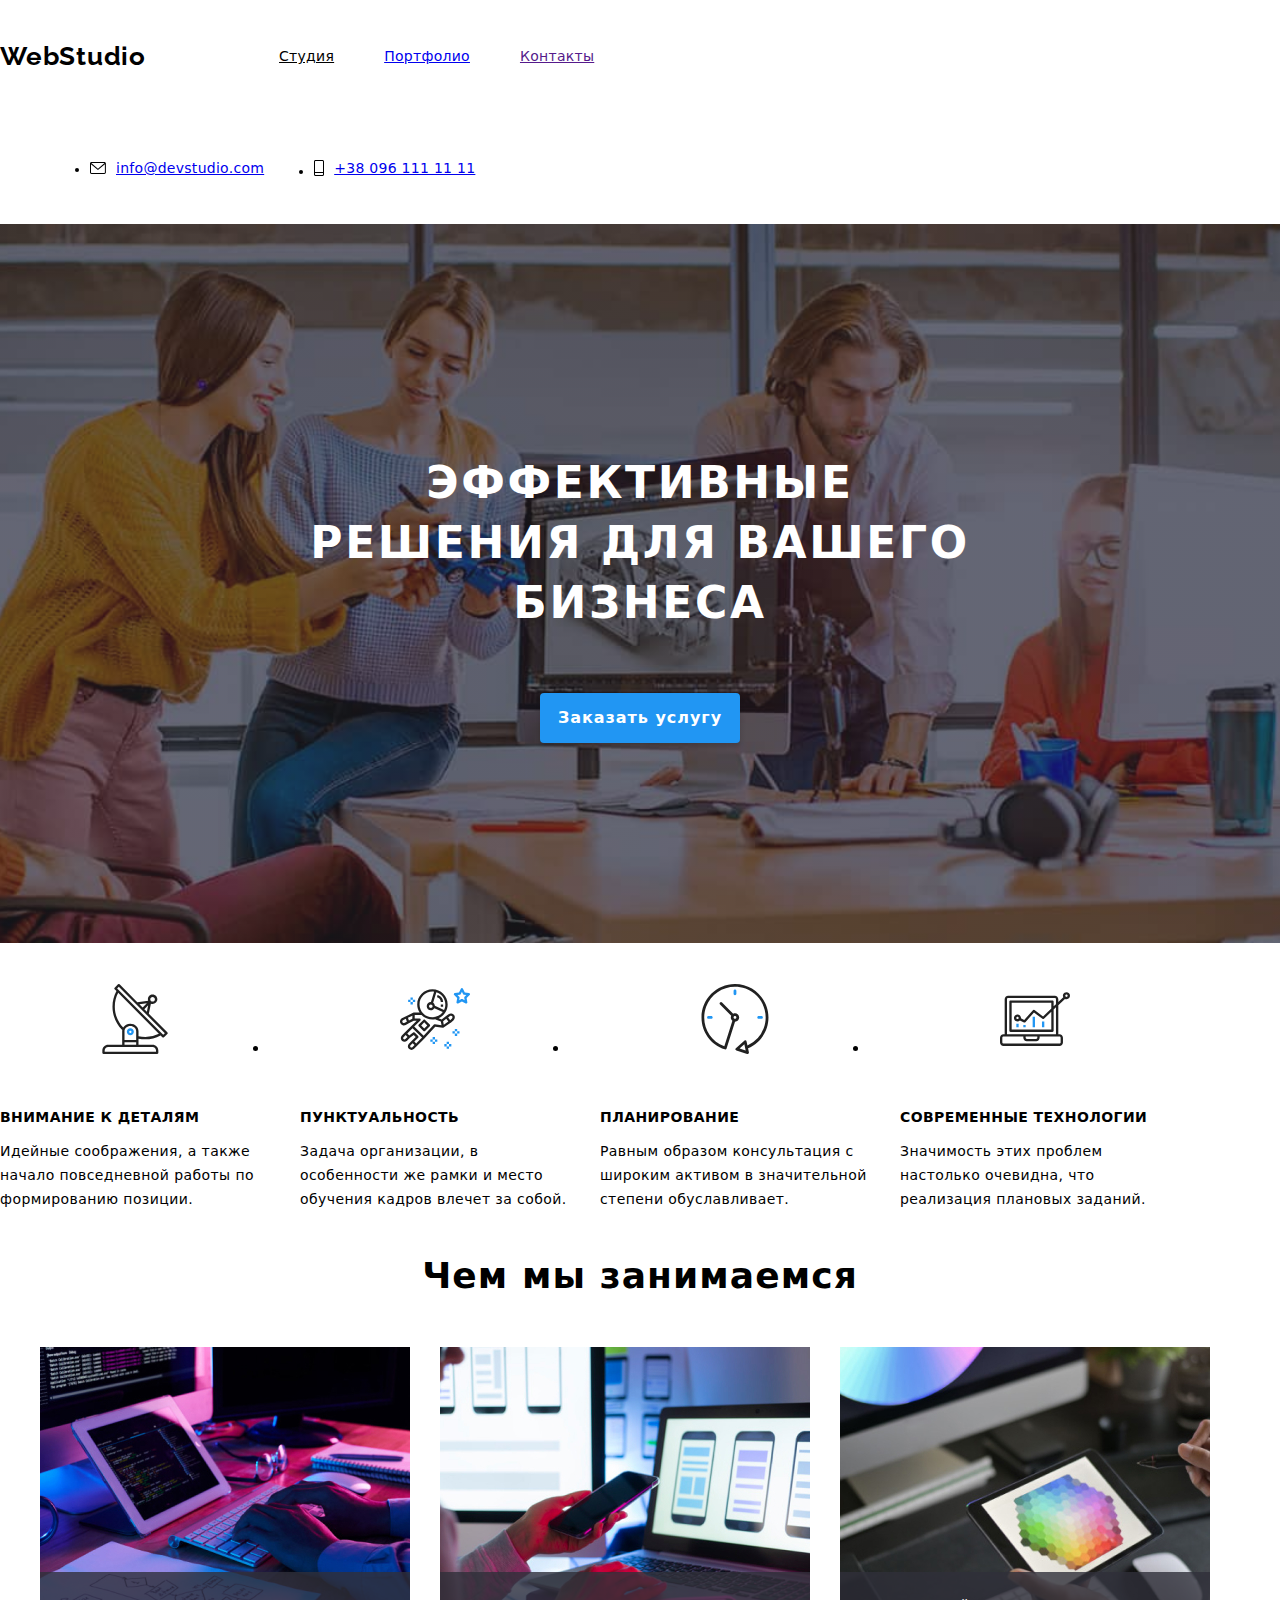
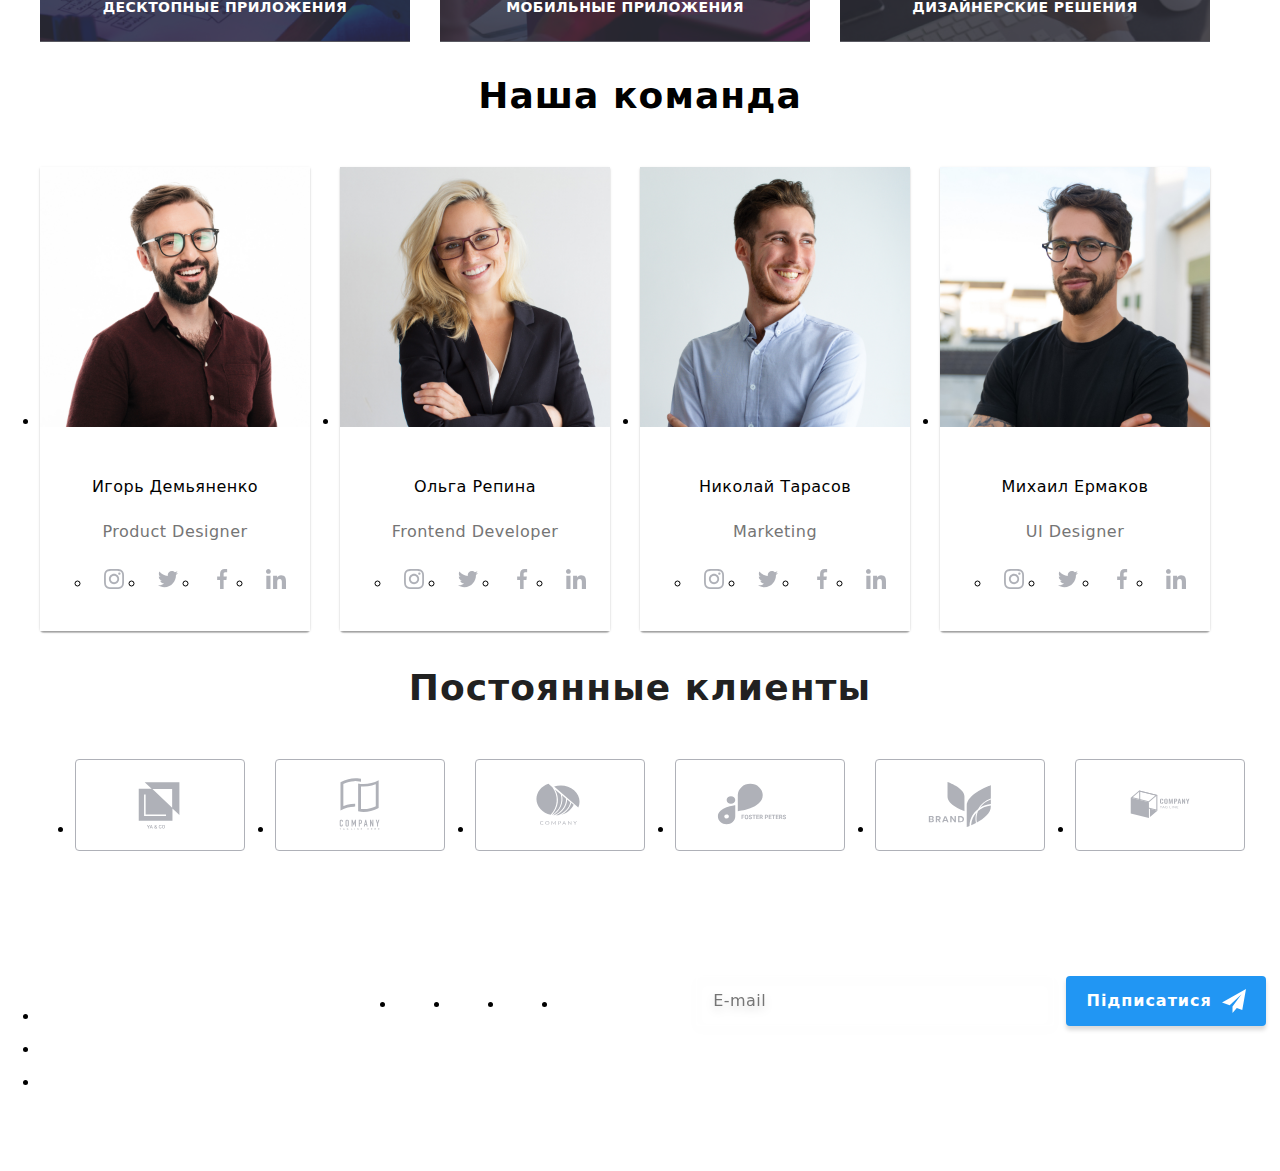
==== index.html @ 8d559bb7 "upload" ====
<!DOCTYPE html>
<html lang="en">

<head>
    <meta charset="UTF-8">
    <meta http-equiv="X-UA-Compatible" content="IE=edge">
    <meta name="viewport" content="width=device-width, initial-scale=1.0">
    <link rel="preconnect" href="https://fonts.googleapis.com">
    <link rel="preconnect" href="https://fonts.gstatic.com" crossorigin>
    <link
        href="https://fonts.googleapis.com/css2?family=Raleway:wght@700&family=Roboto:wght@400;500;700;900&display=swap"
        rel="stylesheet">
    <link rel="stylesheet"
        href="https://cdnjs.cloudflare.com/ajax/libs/modern-normalize/1.1.0/modern-normalize.min.css">
    <link rel="stylesheet" href="./css/main.min.css">
    <link rel="stylesheet" href="./css/styles.css">
    <title>WebStudio</title>


</head>

<body class="no-scroll">
    <header class="header">
        <div class="header__content container">
            <nav class="navbar">
                <a class="navbar__logo " href="./index.html"><span class="navbar__logo-text">Web</span>Studio</a>
                <ul class="navbar__list">
                    <li class="navbar__items list"><a class="navbar__link  navbar__link--currnet link"
                            href="./index.html">Студия</a>
                    </li>
                    <li class="navbar__items list"><a class="navbar__link link" href="./portfolio.html">Портфолио</a>
                    </li>
                    <li class="navbar__items list"><a class="navbar__link link" href="">Контакты</a></li>
                </ul>
            </nav>
            <ul class="feedback">
                <li class="feedback__items list"><a class="navbar__link link" href="mailto:info@devstudio.com">
                        <svg class="feedback__icons" width="16" height="12">
                            <use href="./images/icons.svg#mail">
                            </use>
                        </svg>
                        info@devstudio.com</a>
                </li>
                <li class="feedback__items list"><a class="navbar__link link" href="tel:+380961111111">
                        <svg class="feedback__icons" width="10" height="16">
                            <use href="./images/icons.svg#phone">
                            </use>
                        </svg>+38 096 111 11 11
                    </a>


                </li>
            </ul>
        </div>
    </header>

    <main>
        <section class="hero ">
            <h1 class="hero__title"> ЭФФЕКТИВНЫЕ РЕШЕНИЯ ДЛЯ ВАШЕГО БИЗНЕСА</h1>
            <button class="button" type="button" data-modal-open> <span class="hero__text">Заказать услугу</span>
            </button>
        </section>
        <!-- about us-->
        <section class="benefits section">
            <div class=" container">
                <ul class="benefits__list">
                    <li class="benefits__items list">

                        <div class="benefits__collection">
                            <svg class="benefits__icon">
                                <use href="./images/icons.svg#antenna">
                                </use>
                            </svg>
                        </div>

                        <h3 class="benefits__title">ВНИМАНИЕ К ДЕТАЛЯМ</h3>
                        <p class="benefits__text">Идейные соображения, а также начало повседневной работы по
                            формированию
                            позиции.</p>
                    </li>
                    <li class="benefits__items list">
                        <div class="benefits__collection">
                            <svg class="benefits__icon">
                                <use href="./images/icons.svg#astronaut">
                                </use>
                            </svg>
                        </div>
                        <h3 class="benefits__title">ПУНКТУАЛЬНОСТЬ</h3>
                        <p class="benefits__text">Задача организации, в особенности же рамки и место обучения кадров
                            влечет
                            за
                            собой. </p>
                    </li>
                    <li class="benefits__items list">
                        <div class="benefits__collection">
                            <svg class="benefits__icon">
                                <use href="./images/icons.svg#clock">
                                </use>
                            </svg>
                        </div>
                        <H3 class="benefits__title">ПЛАНИРОВАНИЕ</H3>
                        <p class="benefits__text">Равным образом консультация с широким активом в значительной степени
                            обуславливает. </p>
                    </li>
                    <li class="benefits__items list">
                        <div class="benefits__collection">
                            <svg class="benefits__icon">
                                <use href="./images/icons.svg#diagram">
                                </use>
                            </svg>
                        </div>
                        <h3 class="benefits__title">СОВРЕМЕННЫЕ ТЕХНОЛОГИИ</h3>
                        <p class="benefits__text">Значимость этих проблем настолько очевидна, что реализация плановых
                            заданий.
                        </p>
                    </li>
                </ul>
            </div>
        </section>
        <!--Ability-->
        <section class="ability section">
            <div class="container">
                <h2 class="ability__title">Чем мы занимаемся</h2>
                <ul class="ability__list">
                    <li class="ability__photo list"><img src="images/desktop.jpg" width="370" height="294"
                            alt="рабочий стол">
                        <div class="overlay">
                            <p class="overlay__text">
                                ДЕСКТОПНЫЕ ПРИЛОЖЕНИЯ
                            </p>
                        </div>
                    </li>

                    <li class="ability__photo list"><img src="images/mobile-development.jpg " width="370" height="294"
                            alt="мобильная разработка">

                        <div class="overlay">
                            <p class="overlay__text">
                                МОБИЛЬНЫЕ ПРИЛОЖЕНИЯ
                            </p>
                        </div>
                    </li>
                    <li class="ability__photo list"><img src="images/tablet.jpg " width="370" height="294"
                            alt="планшет">
                        <div class="overlay">
                            <p class="overlay__text">ДИЗАЙНЕРСКИЕ РЕШЕНИЯ</p>
                        </div>
                    </li>
                </ul>
            </div>
        </section>
        <!--Team-->
        <section class="team section ">
            <div class="container">
                <h2 class="team__people">Наша команда</h2>
                <ul class="team__list">
                    <li class="team__items list">
                        <img src="images/igor.jpg " width="270" height="260" alt="Игорь Демьяненко">
                        <div class="team__activity">
                            <h3 class="team__name">Игорь Демьяненко</h3>
                            <p class="team__title">Product Designer</p>
                            <ul class="team__social-list">
                                <li class="team__social-items list">
                                    <a class="team__social-link link" href="https://instagram.com" target="_blank"
                                        rel="noopener noreferrer" aria-label="instagram">
                                        <svg class="team__social-svg">
                                            <use href="./images/icons.svg#instagram">
                                            </use>
                                        </svg>
                                    </a>
                                </li>
                                <li class="team__social-items list">
                                    <a class="team__social-link link" href="https://twitter.com/" target="_blank"
                                        rel="noopener noreferrer" aria-label="twitter">
                                        <svg class="team__social-svg">
                                            <use href="./images/icons.svg#twitter">
                                            </use>
                                        </svg>
                                    </a>
                                </li>
                                <li class=" team__social-items list">
                                    <a class="team__social-link link" href="https://facebook.com/" target="_blank"
                                        rel="noopener noreferrer" aria-label="facebook">
                                        <svg class="team__social-svg">
                                            <use href="./images/icons.svg#facebook">
                                            </use>
                                        </svg>
                                    </a>
                                </li>
                                <li class="team__social-items list">
                                    <a class="team__social-link link" href="https://linkedin.com/" target="_blank"
                                        rel="noopener noreferrer" aria-label="linkedin">
                                        <svg class="team__social-svg">
                                            <use href="./images/icons.svg#linkedin">
                                            </use>
                                        </svg>
                                    </a>
                                </li>

                            </ul>
                        </div>
                    </li>
                    <li class="team__items list">
                        <img src="images/olga.jpg" width="270" height="260" alt="Ольга Репина">
                        <div class="team__activity">
                            <h3 class="team__name">Ольга Репина</h3>
                            <p class="team__title">Frontend Developer</p>
                            <ul class="team__social-list">
                                <li class="team__social-items list">
                                    <a class="team__social-link link" href="https://instagram.com" target="_blank"
                                        rel="noopener noreferrer" aria-label="instagram">
                                        <svg class="team__social-svg">
                                            <use href="./images/icons.svg#instagram">
                                            </use>
                                        </svg>
                                    </a>
                                </li>
                                <li class="team__social-items list">
                                    <a class="team__social-link link" href="https://twitter.com/" target="_blank"
                                        rel="noopener noreferrer" aria-label="twitter">
                                        <svg class="team__social-svg">
                                            <use href="./images/icons.svg#twitter">
                                            </use>
                                        </svg>
                                    </a>
                                </li>
                                <li class=" team__social-items list">
                                    <a class="team__social-link link" href="https://facebook.com/" target="_blank"
                                        rel="noopener noreferrer" aria-label="facebook">
                                        <svg class="team__social-svg">
                                            <use href="./images/icons.svg#facebook">
                                            </use>
                                        </svg>
                                    </a>
                                </li>
                                <li class="team__social-items list">
                                    <a class="team__social-link link" href="https://linkedin.com/" target="_blank"
                                        rel="noopener noreferrer" aria-label="linkedin">
                                        <svg class="team__social-svg">
                                            <use href="./images/icons.svg#linkedin">
                                            </use>
                                        </svg>
                                    </a>
                                </li>

                            </ul>
                        </div>
                    </li>
                    <li class="team__items list">
                        <img src="images/nikolay.jpg" width="270" height="260" alt="Николай Тарасов">
                        <div class="team__activity">
                            <h3 class="team__name">Николай Тарасов</h3>
                            <p class="team__title">Marketing</p>
                            <ul class="team__social-list">
                                <li class="team__social-items list">
                                    <a class="team__social-link link" href="https://instagram.com" target="_blank"
                                        rel="noopener noreferrer" aria-label="instagram">
                                        <svg class="team__social-svg">
                                            <use href="./images/icons.svg#instagram">
                                            </use>
                                        </svg>
                                    </a>
                                </li>
                                <li class="team__social-items list">
                                    <a class="team__social-link link" href="https://twitter.com/" target="_blank"
                                        rel="noopener noreferrer" aria-label="twitter">
                                        <svg class="team__social-svg">
                                            <use href="./images/icons.svg#twitter">
                                            </use>
                                        </svg>
                                    </a>
                                </li>
                                <li class=" team__social-items list">
                                    <a class="team__social-link link" href="https://facebook.com/" target="_blank"
                                        rel="noopener noreferrer" aria-label="facebook">
                                        <svg class="team__social-svg">
                                            <use href="./images/icons.svg#facebook">
                                            </use>
                                        </svg>
                                    </a>
                                </li>
                                <li class="team__social-items list">
                                    <a class="team__social-link link" href="https://linkedin.com/" target="_blank"
                                        rel="noopener noreferrer" aria-label="linkedin">
                                        <svg class="team__social-svg">
                                            <use href="./images/icons.svg#linkedin">
                                            </use>
                                        </svg>
                                    </a>
                                </li>

                            </ul>
                        </div>
                    </li>
                    <li class="team__items list">
                        <img src="images/misha.jpg" width="270" height="260" alt="Михаил Ермаков">
                        <div class="team__activity">
                            <h3 class="team__name">Михаил Ермаков</h3>
                            <p class="team__title">UI Designer</p>
                            <ul class="team__social-list">
                                <li class="team__social-items list">
                                    <a class="team__social-link link" href="https://instagram.com" target="_blank"
                                        rel="noopener noreferrer" aria-label="instagram">
                                        <svg class="team__social-svg">
                                            <use href="./images/icons.svg#instagram">
                                            </use>
                                        </svg>
                                    </a>
                                </li>
                                <li class="team__social-items list">
                                    <a class="team__social-link link" href="https://twitter.com/" target="_blank"
                                        rel="noopener noreferrer" aria-label="twitter">
                                        <svg class="team__social-svg">
                                            <use href="./images/icons.svg#twitter">
                                            </use>
                                        </svg>
                                    </a>
                                </li>
                                <li class=" team__social-items list">
                                    <a class="team__social-link link" href="https://facebook.com/" target="_blank"
                                        rel="noopener noreferrer" aria-label="facebook">
                                        <svg class="team__social-svg">
                                            <use href="./images/icons.svg#facebook">
                                            </use>
                                        </svg>
                                    </a>
                                </li>
                                <li class="team__social-items list">
                                    <a class="team__social-link link" href="https://linkedin.com/" target="_blank"
                                        rel="noopener noreferrer" aria-label="linkedin">
                                        <svg class="team__social-svg">
                                            <use href="./images/icons.svg#linkedin">
                                            </use>
                                        </svg>
                                    </a>
                                </li>

                            </ul>
                        </div>
                    </li>
                </ul>
            </div>
        </section>
        <!-- Clients -->
        <section class="clients section">
            <div class="container">
                <h3 class="clients__title">Постоянные клиенты</h3>
                <ul class="clients__list">
                    <li class="clients__items list">
                        <a class="clients__logo link" href="./index.html" target="_blank" rel="noopener noreferrer"
                            aria-label="company name">
                            <svg class="clients__icon">
                                <use href="./images/icons.svg#logo-1">
                                </use>
                            </svg>
                        </a>

                    </li>
                    <li class="clients__items list">
                        <a class="clients__logo link" href="./index.html" target="_blank" rel="noopener noreferrer"
                            aria-label="company name">
                            <svg class="clients__icon">
                                <use href="./images/icons.svg#logo-2">
                                </use>
                            </svg>
                        </a>

                    </li>
                    <li class="clients__items list">
                        <a class="clients__logo link" href="./index.html" target="_blank" rel="noopener noreferrer"
                            aria-label="company name">
                            <svg class="clients__icon">
                                <use href="./images/icons.svg#logo-3">
                                </use>
                            </svg>
                        </a>

                    </li>
                    <li class="clients__items list">
                        <a class="clients__logo link" href="./index.html" target="_blank" rel="noopener noreferrer"
                            aria-label="company name">
                            <svg class="clients__icon">
                                <use href="./images/icons.svg#logo-4">
                                </use>
                            </svg>
                        </a>

                    </li>
                    <li class="clients__items list">
                        <a class="clients__logo link" href="./index.html" target="_blank" rel="noopener noreferrer"
                            aria-label="company name">
                            <svg class="clients__icon">
                                <use href="./images/icons.svg#logo-5">
                                </use>
                            </svg>
                        </a>

                    </li>
                    <li class="clients__items list">
                        <a class="clients__logo link" href="./index.html" target="_blank" rel="noopener noreferrer"
                            aria-label="company name">
                            <svg class="clients__icon">
                                <use href="./images/icons.svg#logo-6">
                                </use>
                            </svg>
                        </a>


                    </li>
                </ul>
            </div>
        </section>
    </main>
    <footer class="footer">
        <div class="footer__info container">
            <div>
                <a class="footer__logo link" href="./index.html" target="_blank" rel="noopener noreferrer">
                    <span class="footer__logo-text">Web</span>Studio</a>
                <address>
                    <ul class="footer__nav">
                        <li class="footer__list list"><a class="footer__adress link "
                                href="https://goo.gl/maps/Vx1k762oTrEUdPKi6" rel="noopener noreferrer ">
                                г. Киев, пр-т Леси
                                Украинки, 26</a></li>
                        <li class="footer__list list"><a class="footer__feedback link "
                                href="mailto:info@example.com">info@example.com</a></li>
                        <li class="footer__list list"><a class="footer__feedback link " href="tel:+380991111111">+38
                                099 111
                                11
                                11</a></li>
                    </ul>
                </address>
            </div>
            <div class="footer__social">
                <h2 class="footer__social-title">ПРИСОЕДЕНЯЙТЕСЬ</h2>

                <ul class="footer__social-list">
                    <li class="footer__social_items list">
                        <a class="footer__social-link link" href="https://instagram.com" target="_blank"
                            rel="noopener noreferrer" aria-label="instagram">
                            <svg class="footer__icon">
                                <use href="./images/icons.svg#instagram">
                                </use>
                            </svg>
                        </a>
                    </li>
                    <li class="footer__social_items list">
                        <a class="footer__social-link link" href="https://twitter.com/" target="_blank"
                            rel="noopener noreferrer" aria-label="twitter">
                            <svg class="footer__icon">
                                <use href="./images/icons.svg#twitter">
                                </use>
                            </svg>
                        </a>
                    </li>
                    <li class=" footer__social_items list">
                        <a class="footer__social-link link" href="https://facebook.com/" target="_blank"
                            rel="noopener noreferrer" aria-label="facebook">
                            <svg class="footer__icon">
                                <use href="./images/icons.svg#facebook">
                                </use>
                            </svg>
                        </a>
                    </li>
                    <li class="footer__social_items list">
                        <a class="footer__social-link link" href="https://linkedin.com/" target="_blank"
                            rel="noopener noreferrer" aria-label="linkedin">
                            <svg class="footer__icon">
                                <use href="./images/icons.svg#linkedin">
                                </use>
                            </svg>
                        </a>
                </ul>
            </div>
            <div class="subscribe">
                <h2 class="subscribe-title">Підпишіться на розсилку
                    <h2 />
                    <form class="subscribe__form">
                        <label class="subscribe__label">
                            <input class="subscribe__input" type="email" placeholder="E-mail">
                        </label>
                        <button class="subscribe__button" type="submit">Підписатися
                            <svg class="subscribe__icon">
                                <use href="./images/icons.svg#send"></use>
                            </svg>
                        </button>
                    </form>
            </div>

        </div>

    </footer>
    <div class="backdrop is-hidden" data-modal>
        <div class="modal">
            <button class="modal__btn" type="button" data-modal-close>
                <svg class="modal__close">
                    <use href="./images/icons.svg#close"></use>
                </svg>
            </button>



            <form class="form">
                <div class="form__group" role="group">
                    <strong class="form__title">Залиште свої дані, ми вам передзвонимо</strong>
                    <label class="form__label">
                        <span class="form__name">Ім'я</span>
                        <input class="form__input" type="text" name="user-name" />
                        <svg class="form__icon">
                            <use href="./images/icons.svg#name">
                            </use>
                        </svg>
                    </label>
                    <label class="form__label">
                        <span class="form__name">Телефон</span>
                        <input class="form__input" type="tel" name="user-phone" />
                        <svg class="form__icon">
                            <use href="./images/icons.svg#call">
                            </use>
                        </svg>
                    </label>
                    <label class="form__label">
                        <span class="form__name">Пошта</span>
                        <input class="form__input" type="email" name="user-email" />
                        <svg class="form__icon">
                            <use href="./images/icons.svg#email">
                            </use>
                        </svg>
                    </label>
                    <label class="form__label">
                        <span class="form__name">Коментар</span>
                        <textarea class="form__area" name="user-name" placeholder="Введіть текст"></textarea>
                    </label>
                </div>
                <label class="form__agreement">

                    <input class="form__checkbox visually-hidden" type="checkbox" name="user-name" />
                    <svg class="form__agreement-icon">
                        <use class="form__nocheck" href="./images/icons.svg#nocheck">
                        </use>
                        <use class="form__check" href="./images/icons.svg#check">
                        </use>
                    </svg>
                    <span class="form__info">Погоджуюся з розсилкою та приймаю <a href="" class="form__link ">
                            Умови договору</a> </span>
                </label>
                <button class="form__button-submit" type="submit">Відправити</button>
            </form>

        </div>

    </div>




    <script src=" ./js/modal.js">
    </script>
</body>

</html>
---- css/styles.css ----
/**************************
            Header
    **************************/

/* logo */

.navbar__logo {
  transition: color 250ms var(--cubic);
  text-decoration: none;
  font-family: 'Raleway';
  font-weight: 700;
  font-size: 26px;
  line-height: calc(31 / 26);
  letter-spacing: 0.03em;
  color: #000000;
  -webkit-transition: color 250ms var(--cubic);
  -moz-transition: color 250ms var(--cubic);
  -ms-transition: color 250ms var(--cubic);
  -o-transition: color 250ms var(--cubic);
}
.navbar__logo:focus {
  color: var(--accent-color);
}
.navbar__logo-text {
  color: var(--accent-color);
}

/* Navbar */
.navbar {
  display: flex;
  align-items: center;
}

.navbar__list {
  margin-left: 93px;
  display: flex;
}

.navbar__items {
  margin-right: 50px;
  display: block;
  font-weight: 500;
  font-size: 14px;
  line-height: calc(16 / 14);
  letter-spacing: 0.02em;
  color: var(--main-text-color);
}
.navbar__items:last-child {
  margin-right: 0px;
}
.navbar__items:hover,
.navbar__items:focus {
  color: var(--accent-color);
}
.navbar__link {
  display: flex;
  transition: color 250ms var(--cubic);
  align-items: center;
  justify-content: center;
  padding-top: 32px;
  padding-bottom: 32px;
  -webkit-transition: color 250ms var(--cubic);
  -moz-transition: color 250ms var(--cubic);
  -ms-transition: color 250ms var(--cubic);
  -o-transition: color 250ms var(--cubic);
}
.navbar__link:focus,
.navbar__link:hover {
  color: var(--accent-color);
}
.navbar__link--currnet {
  position: relative;
  color: var(--accent-color);
}

.navbar__link--currnet::before {
  position: absolute;
  display: block;

  bottom: -1px;
  right: 0;
  content: '';
  width: 100%;
  height: 4px;
  border-radius: 2px;
  background-color: var(--accent-color);
}
/* Feedback */

.feedback {
  display: flex;
}
.feedback__items {
  margin-left: 50px;
  margin-right: 25px;
  font-weight: 500;
  font-size: 14px;
  line-height: calc(16 / 14);
  letter-spacing: 0.02em;
  margin-right: 0px;
  color: var(--second-text-color);
}
.feedback__items :first-child {
  margin-left: 0px;
}
.feedback__items :hover,
.feedback__items :focus {
  color: var(--accent-color);
}
.feedback__icons {
  transition: fill 250ms var(--cubic);
  margin-right: 10px;
  display: block;
}
.navbar__link:hover .feedback__icons,
.navbar__link:focus .feedback__icons {
  fill: var(--accent-color);
}

/**************************
           Main
    **************************/

/* Hero section */
.hero {
  background-color: var(--bg-dark-clr);
  background-image: linear-gradient(to right, rgba(47, 48, 58, 0.4), rgba(47, 48, 58, 0.4)),
    url(../images/hero-background.jpg);
  margin: 0 auto;
  max-width: 1600px;
  background-size: cover;
  background-position: center;
  background-repeat: no-repeat;
  text-align: center;
  padding-top: 200px;
  padding-bottom: 200px;
}

.hero__title {
  margin-left: auto;
  margin-right: auto;
  font-weight: 900;
  font-size: 44px;
  line-height: calc(60 / 44);
  text-align: center;
  letter-spacing: 0.06em;
  text-transform: uppercase;
  color: #ffffff;
  width: 696px;
}

.button {
  margin-top: 30px;
  background-color: #2196f3;
  box-shadow: 0px 4px 4px rgba(0, 0, 0, 0.15);
  border-radius: 4px;
  cursor: pointer;
  text-align: center;
  width: 200px;
  min-height: 50px;
  border: transparent;
  transition: color, 250ms var(--cubic);
  -webkit-transition: color, 250ms var(--cubic);
}
.button:hover,
.button:focus {
  background-color: #188ce8;
  box-shadow: 0px 4px 4px rgba(0, 0, 0, 0.15);
  border-radius: 4px;
}
.hero__text {
  font-style: normal;
  font-weight: 700;
  font-size: 16px;
  line-height: calc(30 / 16);
  align-items: center;
  text-align: center;
  letter-spacing: 0.06em;
  color: #ffffff;
}

/* About us */

.benefits__list {
  display: flex;
}

.benefits__list:first-child {
  padding-left: 0px;
}

.benefits__items {
  padding-left: 30px;
}

.benefits__items:first-child {
  padding-left: 0px;
}

.benefits__title {
  margin-bottom: 10px;
  font-weight: 700;
  font-size: 14px;
  line-height: calc(16 / 14);
  letter-spacing: 0.03em;
  text-transform: uppercase;
  text-align: left;
  color: var(--main-text-color);
}

.benefits__text {
  text-align: left;
  width: 270px;
  font-size: 14px;
  line-height: calc(24 / 14);
  letter-spacing: 0.03em;
  color: var(--second-text-color);
}

.benefits__collection {
  display: flex;
  justify-content: center;
  align-items: center;
  margin-bottom: 30px;
  width: 270px;
  height: 120px;
  background-color: var(--bg-light-clr);
  border-radius: 4px;
  -webkit-border-radius: 4px;
  -moz-border-radius: 4px;
  -ms-border-radius: 4px;
  -o-border-radius: 4px;
}

.benefits__icon {
  width: 70px;
  height: 70px;
}
/* What are we doing */

.ability {
  padding-top: 0px;
}

.ability__title {
  font-weight: 700;
  font-size: 36px;
  line-height: calc(42 / 36);
  text-align: center;
  letter-spacing: 0.03em;
  color: var(--main-text-color);
}

.ability__list {
  display: flex;

  margin-top: 50px;
}

.ability__photo {
  position: relative;
  margin-right: 30px;
  display: block;
}

.ability__photo:last-child {
  margin-right: 0px;
}

.overlay {
  display: flex;
  justify-content: center;
  align-items: center;
  position: absolute;
  bottom: 3px;
  left: 0;

  width: 370px;
  height: 70px;
  background-color: rgba(47, 48, 58, 0.8);
}

.overlay__text {
  font-weight: 700;
  font-size: 14px;
  line-height: calc(16 / 14);
  text-align: center;
  letter-spacing: 0.03em;
  text-transform: uppercase;
  color: #ffffff;
}
/* Team */
.team {
  background-color: var(--bg-light-clr);
}

.team__people {
  margin-bottom: 50px;
  font-weight: 700;
  font-size: 36px;
  line-height: calc(42 / 36);
  text-align: center;
  letter-spacing: 0.03em;
}

.team__list {
  display: flex;
}

.team__items {
  margin-left: 30px;
  font-size: 16px;
  line-height: calc(19 / 16);
  letter-spacing: 0.03em;
  color: var(--second-text-color);
  box-shadow: 0px 1px 3px rgba(0, 0, 0, 0.12), 0px 1px 1px rgba(0, 0, 0, 0.14),
    0px 2px 1px rgba(0, 0, 0, 0.2);
  border-radius: 0px 0px 4px 4px;
}

.team__items:first-child {
  margin-left: 0px;
}

.team__activity {
  background-color: #ffffff;
  padding-bottom: 30px;
  padding-top: 30px;
  text-align: center;
}

.team__name {
  padding-bottom: 10px;
  font-weight: 500;
  font-size: 16px;
  line-height: calc(19 / 16);
  letter-spacing: 0.03em;
  color: var(--main-text-color);
}

.team__title {
  font-weight: 400;
  font-size: 16px;
  line-height: calc(19 / 16);
  letter-spacing: 0.03em;

  color: #757575;
}

.team__social-list {
  gap: 10px;
  margin-top: 16px;
  display: flex;
  justify-content: center;
  align-items: center;
}

.team__social-link {
  display: flex;
  align-items: center;
  justify-content: center;
  width: 44px;
  height: 44px;
  background-color: #ffffff;
  border-radius: 50%;
  transition: background-color 250ms var(--cubic);
}

.team__social-link:hover,
.team__social-link:focus {
  background-color: var(--accent-color);
}

.team__social-link:hover .team__social-svg,
.team__social-link:focus .team__social-svg {
  fill: #ffffff;
}

.team__social-svg {
  width: 20px;
  height: 20px;
  fill: #afb1b8;
}

/* Clients */
.clients__title {
  font-size: 36px;
  line-height: 42px;
  text-align: center;
  letter-spacing: 0.03em;
  margin-bottom: 50px;

  color: #212121;
}

.clients__list {
  display: flex;
  align-items: center;
  justify-content: center;
  gap: 30px;
}

.clients__logo {
  width: 170px;
  height: 92px;
  border: 1px solid #afb1b8;
  border-radius: 4px;
  display: flex;
  justify-content: center;
  align-items: center;
  transition: border-color 250ms var(--cubic);
  -webkit-transition: border-color 250ms var(--cubic);
  -moz-transition: border-color 250ms var(--cubic);
  -ms-transition: border-color 250ms var(--cubic);
  -o-transition: border-color 250ms var(--cubic);
}
.clients__logo:hover,
.clients__logo:focus {
  border-color: var(--accent-color);
}

.clients__logo:hover .clients__icon,
.clients__logo:focus .clients__icon {
  fill: var(--accent-color);
}

.clients__icon {
  width: 106px;
  height: 60px;
  fill: #afb1b8;
  transition: fill 250ms var(--cubic);
  -webkit-transition: fill 250ms var(--cubic);
  -moz-transition: fill 250ms var(--cubic);
  -ms-transition: fill 250ms var(--cubic);
  -o-transition: fill 250ms var(--cubic);
}

/**************************
          footer
    **************************/

.footer {
  background-color: var(--bg-dark-clr);
  padding-top: 60px;
  padding-bottom: 60px;
}

.footer__info {
  display: flex;

  align-items: baseline;
}

.footer__logo {
  display: inline-block;
  font-family: 'Raleway';
  font-weight: 700;
  font-size: 26px;
  line-height: calc(31 / 26);
  letter-spacing: 0.03em;
  color: #ffffff;
  transition: color 250ms var(--cubic);
}

.footer__logo:focus {
  color: var(--accent-color);
}

.footer__logo-text {
  color: var(--accent-color);
}

.footer__nav {
  padding-top: 20px;
}
.footer__list {
  padding-top: 9px;
}

.footer__adress {
  transition: color 250ms var(--cubic);
  font-style: normal;
  font-size: 14px;
  line-height: calc(24 / 14);
  letter-spacing: 0.03em;
  color: #ffffff;
  -webkit-transition: color 250ms var(--cubic);
  -moz-transition: color 250ms var(--cubic);
  -ms-transition: color 250ms var(--cubic);
  -o-transition: color 250ms var(--cubic);
}
.footer__adress:hover,
.footer__adress:focus {
  color: var(--accent-color);
}

.footer__feedback {
  font-style: normal;
  transition: color 250ms var(--cubic);
  font-size: 14px;
  line-height: calc(24 / 14);
  letter-spacing: 0.03em;
  color: rgba(255, 255, 255, 0.6);
  -webkit-transition: color 250ms var(--cubic);
  -moz-transition: color 250ms var(--cubic);
  -ms-transition: color 250ms var(--cubic);
  -o-transition: color 250ms var(--cubic);
}
.footer__feedback:hover,
.footer__feedback:focus {
  color: var(--accent-color);
}

.footer__social {
  margin-left: 70px;
  margin-right: 93px;
}

.footer__social-title {
  color: #ffffff;
  margin-bottom: 20px;
  font-size: 14px;
  line-height: calc(19 / 14);
  letter-spacing: 0.03em;
  text-transform: uppercase;
  text-align: left;
}
.footer__social-list {
  display: flex;
  justify-content: center;
  align-items: center;
  gap: 10px;
}
.footer__icon {
  display: block;
  width: 20px;
  height: 20px;
  fill: #ffffff;
}

.footer__social-link {
  display: flex;
  justify-content: center;
  align-items: center;
  width: 44px;
  height: 44px;
  border-radius: 50%;
  background-color: rgba(255, 255, 255, 0.1);
  transition: background-color 250ms var(--cubic);
}

.footer__social-link:hover,
.footer__social-link:focus {
  background-color: var(--accent-color);
}
/* Subscribe */
.subscribe-title {
  margin-bottom: 20px;
  font-weight: 700;
  font-size: 14px;
  line-height: calc(16 / 14);
  letter-spacing: 0.03em;
  text-transform: uppercase;
  color: #ffffff;
}

.subscribe__form {
  display: flex;

  justify-content: center;
}

.subscribe__input {
  background-color: var(--bg-dark-clr);
  padding-left: 16px;
  padding-right: 16px;
  width: 358px;
  height: 50px;

  border: 1px solid rgba(255, 255, 255, 0.3);
  filter: drop-shadow(0px 4px 4px rgba(0, 0, 0, 0.15));
  border-radius: 4px;
  -webkit-filter: drop-shadow(0px 4px 4px rgba(0, 0, 0, 0.15));
  font-weight: 400;
  font-size: 16px;
  line-height: calc(20 / 16);
  letter-spacing: 0.03em;

  color: rgba(255, 255, 255, 0.6);
}

.subscribe__button {
  display: flex;
  justify-content: center;
  align-items: center;
  gap: 10px;

  margin-left: 12px;
  width: 200px;
  height: 50px;
  background: #2196f3;
  box-shadow: 0px 4px 4px rgba(0, 0, 0, 0.15);
  border-radius: 4px;
  border-color: transparent;
  cursor: pointer;
  font-weight: 700;
  font-size: 16px;
  line-height: calc(30 / 16);
  letter-spacing: 0.06em;
  color: #ffffff;
}

.subscribe__icon {
  top: 0;
  right: 0;
  width: 24px;
  height: 24px;
}
/* MODAL WINDOW */

.backdrop {
  position: fixed;
  top: 0;
  left: 0;
  width: 100%;
  height: 100%;
  background-color: rgba(0, 0, 0, 0.2);
  transition: opacity 250ms var(--cubic), visibility 250ms var(--cubic);
  -webkit-transition: opacity 250ms var(--cubic), visibility 250ms var(--cubic);
  -moz-transition: opacity 250ms var(--cubic), visibility 250ms var(--cubic);
  -ms-transition: opacity 250ms var(--cubic), visibility 250ms var(--cubic);
  -o-transition: opacity 250ms var(--cubic), visibility 250ms var(--cubic);
}

.backdrop.is-hidden {
  opacity: 0;
  visibility: hidden;
  pointer-events: none;
}

.backdrop.is-hidden .modal {
  transform: translate(-50%, -50%) scale(0.3);
  opacity: 0;
}

.modal {
  position: absolute;
  transform: translate(-50%, -50%) scale(1);
  transition: transform 250ms var(--cubic) 250ms, opacity 250ms var(--cubic) 250ms;
  opacity: 1;
  top: 50%;
  left: 50%;
  width: 528px;
  padding: 40px 40px;
  background-color: #ffffff;
  box-shadow: 0px 1px 3px rgba(0, 0, 0, 0.12), 0px 1px 1px rgba(0, 0, 0, 0.14),
    0px 2px 1px rgba(0, 0, 0, 0.2);
  border-radius: 4px;
  -webkit-transition: transform 250ms var(--cubic) 250ms, opacity 250ms var(--cubic) 250ms;
  -moz-transition: transform 250ms var(--cubic) 250ms, opacity 250ms var(--cubic) 250ms;
  -ms-transition: transform 250ms var(--cubic) 250ms, opacity 250ms var(--cubic) 250ms;
  -o-transition: transform 250ms var(--cubic) 250ms, opacity 250ms var(--cubic) 250ms;
}

.modal__btn {
  position: absolute;

  display: flex;
  align-items: center;
  justify-content: center;

  background-color: #ffffff;
  border: 1px solid rgba(0, 0, 0, 0.1);
  border-radius: 50%;
  padding: 0;
  top: 8px;
  right: 8px;
  width: 30px;
  height: 30px;
  cursor: pointer;
}
.modal__btn:hover .modal__close,
.modal__btn:focus .modal__close {
  fill: var(--accent-color);
}

.modal__close {
  transition: fill 250ms var(--cubic);
  width: 11px;
  height: 11px;
  -webkit-transition: fill 250ms var(--cubic);
  -moz-transition: fill 250ms var(--cubic);
  -ms-transition: fill 250ms var(--cubic);
  -o-transition: fill 250ms var(--cubic);
}

/* Modal form */
.form__group {
  margin-bottom: 20px;
}

.form__title {
  display: block;
  margin-bottom: 30px;
  font-size: 20px;
  line-height: calc(23 / 20);
  text-align: center;
  letter-spacing: 0.03em;
  color: var(--main-text-color);
}

.form__label {
  position: relative;
  display: block;
  margin-bottom: 10px;
}

.form__label:last-child {
  margin-bottom: 0px;
}

.form__name {
  display: block;
  margin-bottom: 4px;
  font-size: 12px;
  line-height: calc(14 / 12);
  letter-spacing: 0.01em;
  color: var(--second-text-color);
}

.form__input {
  outline: transparent;
  position: relative;
  transition: border-color 250ms var(--cubic);
  display: block;
  width: 100%;
  height: 40px;
  padding-left: 35px;
  border: 1px solid rgba(33, 33, 33, 0.2);
  border-radius: 4px;
  font-family: 'Roboto';
  font-style: normal;
  font-weight: 400;
  font-size: 14px;
  line-height: calc(24 / 14);
  letter-spacing: 0.03em;
  color: var(--second-text-color);
  -webkit-transition: border-color 250ms var(--cubic);
  -moz-transition: border-color 250ms var(--cubic);
  -ms-transition: border-color 250ms var(--cubic);
  -o-transition: border-color 250ms var(--cubic);
}

.form__input:hover,
.form__input:focus {
  border-color: var(--accent-color);
}

.form__input:hover + .form__icon,
.form__input:focus + .form__icon {
  fill: var(--accent-color);
}

.form__area {
  outline: transparent;
  width: 100%;
  height: 120px;
  transition: border-color 250ms var(--cubic);
  padding-left: 16px;
  padding-right: 16px;
  padding-top: 12px;
  padding-bottom: 12px;
  resize: none;
  border: 1px solid rgba(33, 33, 33, 0.2);
  border-radius: 4px;
  font-weight: 400;
  font-size: 14px;
  line-height: calc(14 / 12);
  letter-spacing: 0.01em;
  color: var(--second-text-color);
  -webkit-transition: border-color 250ms var(--cubic);
  -moz-transition: border-color 250ms var(--cubic);
  -ms-transition: border-color 250ms var(--cubic);
  -o-transition: border-color 250ms var(--cubic);
}

.form__area::placeholder {
  font-weight: 400;
  font-size: 12px;
  line-height: calc(14 / 12);
  letter-spacing: 0.01em;
  color: rgba(117, 117, 117, 0.5);
}

.form__area:hover,
.form__area:focus {
  border-color: var(--accent-color);
}

.form__agreement {
  display: flex;
  align-items: center;
  justify-content: center;
}

.form__agreement-icon {
  width: 16px;
  height: 15px;
}
.form__checkbox:checked + .form__agreement-icon .form__nocheck {
  opacity: 0;
  transition: opacity 250ms var(--cubic);
  -webkit-transition: opacity 250ms var(--cubic);
  -moz-transition: opacity 250ms var(--cubic);
  -ms-transition: opacity 250ms var(--cubic);
  -o-transition: opacity 250ms var(--cubic);
}
.form__check {
  opacity: 0;
  transition: opacity 250ms var(--cubic);
  -webkit-transition: opacity 250ms var(--cubic);
  -moz-transition: opacity 250ms var(--cubic);
  -ms-transition: opacity 250ms var(--cubic);
  -o-transition: opacity 250ms var(--cubic);
}
.form__checkbox:checked + .form__agreement-icon .form__check {
  opacity: 1;
}
.form__icon {
  position: absolute;
  transition: fill 250ms var(--cubic);
  left: 12px;
  bottom: 11px;
  width: 18px;
  height: 18px;
  -webkit-transition: fill 250ms var(--cubic);
  -moz-transition: fill 250ms var(--cubic);
  -ms-transition: fill 250ms var(--cubic);
  -o-transition: fill 250ms var(--cubic);
}

.form__info {
  margin-left: 7px;
  user-select: none;
  font-size: 14px;
  line-height: calc(24 / 14);
  letter-spacing: 0.03em;
  color: var(--second-text-color);
}
.form__link {
  text-underline-position: under;
  font-size: 14px;
  line-height: calc(24 / 14);
  letter-spacing: 0.03em;
  color: var(--accent-color);
}

.form__button-submit {
  transition: background-color 250ms var(--cubic);
  display: block;
  margin: 0 auto;
  margin-top: 30px;
  width: 200px;
  height: 50px;
  cursor: pointer;
  font-weight: 700;
  font-size: 16px;
  line-height: calc(30 / 16);
  letter-spacing: 0.06em;
  color: #ffffff;
  background-color: #2196f3;
  border-color: transparent;
  box-shadow: 0px 4px 4px rgba(0, 0, 0, 0.15);
  border-radius: 4px;
  -webkit-transition: background-color 250ms var(--cubic);
  -moz-transition: background-color 250ms var(--cubic);
  -ms-transition: background-color 250ms var(--cubic);
  -o-transition: background-color 250ms var(--cubic);
}

.form__button-submit:hover,
.form__button-submit:focus {
  background-color: #188ce8;
}

/**************************
          Portfolio
    **************************/

/* Filter */
.filter__list {
  display: flex;
  justify-content: center;
}

.filter__items {
  padding-left: 8px;
  font-weight: 500;
  font-size: 16px;
  line-height: calc(26 / 16);
  text-align: center;
  letter-spacing: 0.03em;
}
.filter-items:first-child {
  padding-left: 0px;
}
.filter__button {
  transition: color, background-color 250ms var(--cubic);
  padding-top: 6px;
  padding-bottom: 6px;
  padding-left: 22px;
  padding-right: 22px;
  border-color: transparent;
  background: #f5f4fa;
  border-radius: 4px;
  cursor: pointer;
  font-family: 'Roboto';
  font-weight: 500;
  font-size: 16px;
  line-height: calc(26 / 16);
  text-align: center;
  letter-spacing: 0.03em;
  color: var(--main-text-color);
  -webkit-transition: color, background-color 250ms var(--cubic);
  -moz-transition: color, background-color 250ms var(--cubic);
  -ms-transition: color, background-color 250ms var(--cubic);
  -o-transition: color, background-color 250ms var(--cubic);
}
.filter__button:hover,
.filter__button:focus {
  background-color: var(--accent-color);
  border-color: transparent;
  color: #ffffff;
  box-shadow: 0px 3px 1px rgba(0, 0, 0, 0.1), 0px 1px 2px rgba(0, 0, 0, 0.08),
    0px 2px 2px rgba(0, 0, 0, 0.12);
  border-radius: 4px;
}

.filtr-container {
  overflow: hidden;
  padding-top: 20px;
  padding-left: 24px;
  padding-bottom: 20px;
  border: 1px solid #eeeeee;
  border-top: none;
}
/* Project list */
.projects__list {
  display: flex;
  gap: 30px;
  flex-wrap: wrap;
  justify-content: center;
  margin-top: 50px;
}
.projects__items {
  transition: box-shadow 250ms var(--cubic);
  -webkit-transition: box-shadow 250ms var(--cubic);
  -moz-transition: box-shadow 250ms var(--cubic);
  -ms-transition: box-shadow 250ms var(--cubic);
  -o-transition: box-shadow 250ms var(--cubic);
}
.projects__items:hover {
  border-color: transparent;
  color: #ffffff;
  box-shadow: 0px 3px 1px rgba(0, 0, 0, 0.1), 0px 1px 2px rgba(0, 0, 0, 0.08),
    0px 2px 2px rgba(0, 0, 0, 0.12);
  border-radius: 4px;
}
.projects__overlay {
  position: relative;
  overflow: hidden;
}
.projects__photo {
  display: block;
}
.projects_overlay-text {
  font-weight: 400;
  text-align: center;
  font-size: 18px;
  line-height: calc(28 / 18);
  letter-spacing: 0.03em;
  color: #ffffff;
}
.projects__cards {
  display: inline-block;
  font-weight: 700;
  font-size: 18px;
  line-height: calc(36 / 18);
  letter-spacing: 0.06em;
  color: var(--main-text-color);
}

.projects__cards-list {
  font-size: 16px;
  text-align: left;
  line-height: calc(30 / 16);
  letter-spacing: 0.03em;
  color: var(--second-text-color);
}

.projects__items:hover .projects_overlay-filter {
  transform: translateY(0%);
  opacity: 1;
}
.projects_overlay-filter {
  position: absolute;
  opacity: 1;
  transform: translateY(100%);
  display: flex;
  align-items: center;
  justify-content: center;
  padding-left: 15px;
  padding-right: 15px;
  left: 0;
  bottom: 0;
  width: 100%;
  height: 100%;
  transition: transform 250ms var(--cubic);
  background-color: rgba(33, 150, 243, 0.9);
  -webkit-transform: translateY(100%);
  -moz-transform: translateY(100%);
  -ms-transform: translateY(100%);
  -o-transform: translateY(100%);
  -webkit-transition: transform 250ms var(--cubic);
  -moz-transition: transform 250ms var(--cubic);
  -ms-transition: transform 250ms var(--cubic);
  -o-transition: transform 250ms var(--cubic);
}
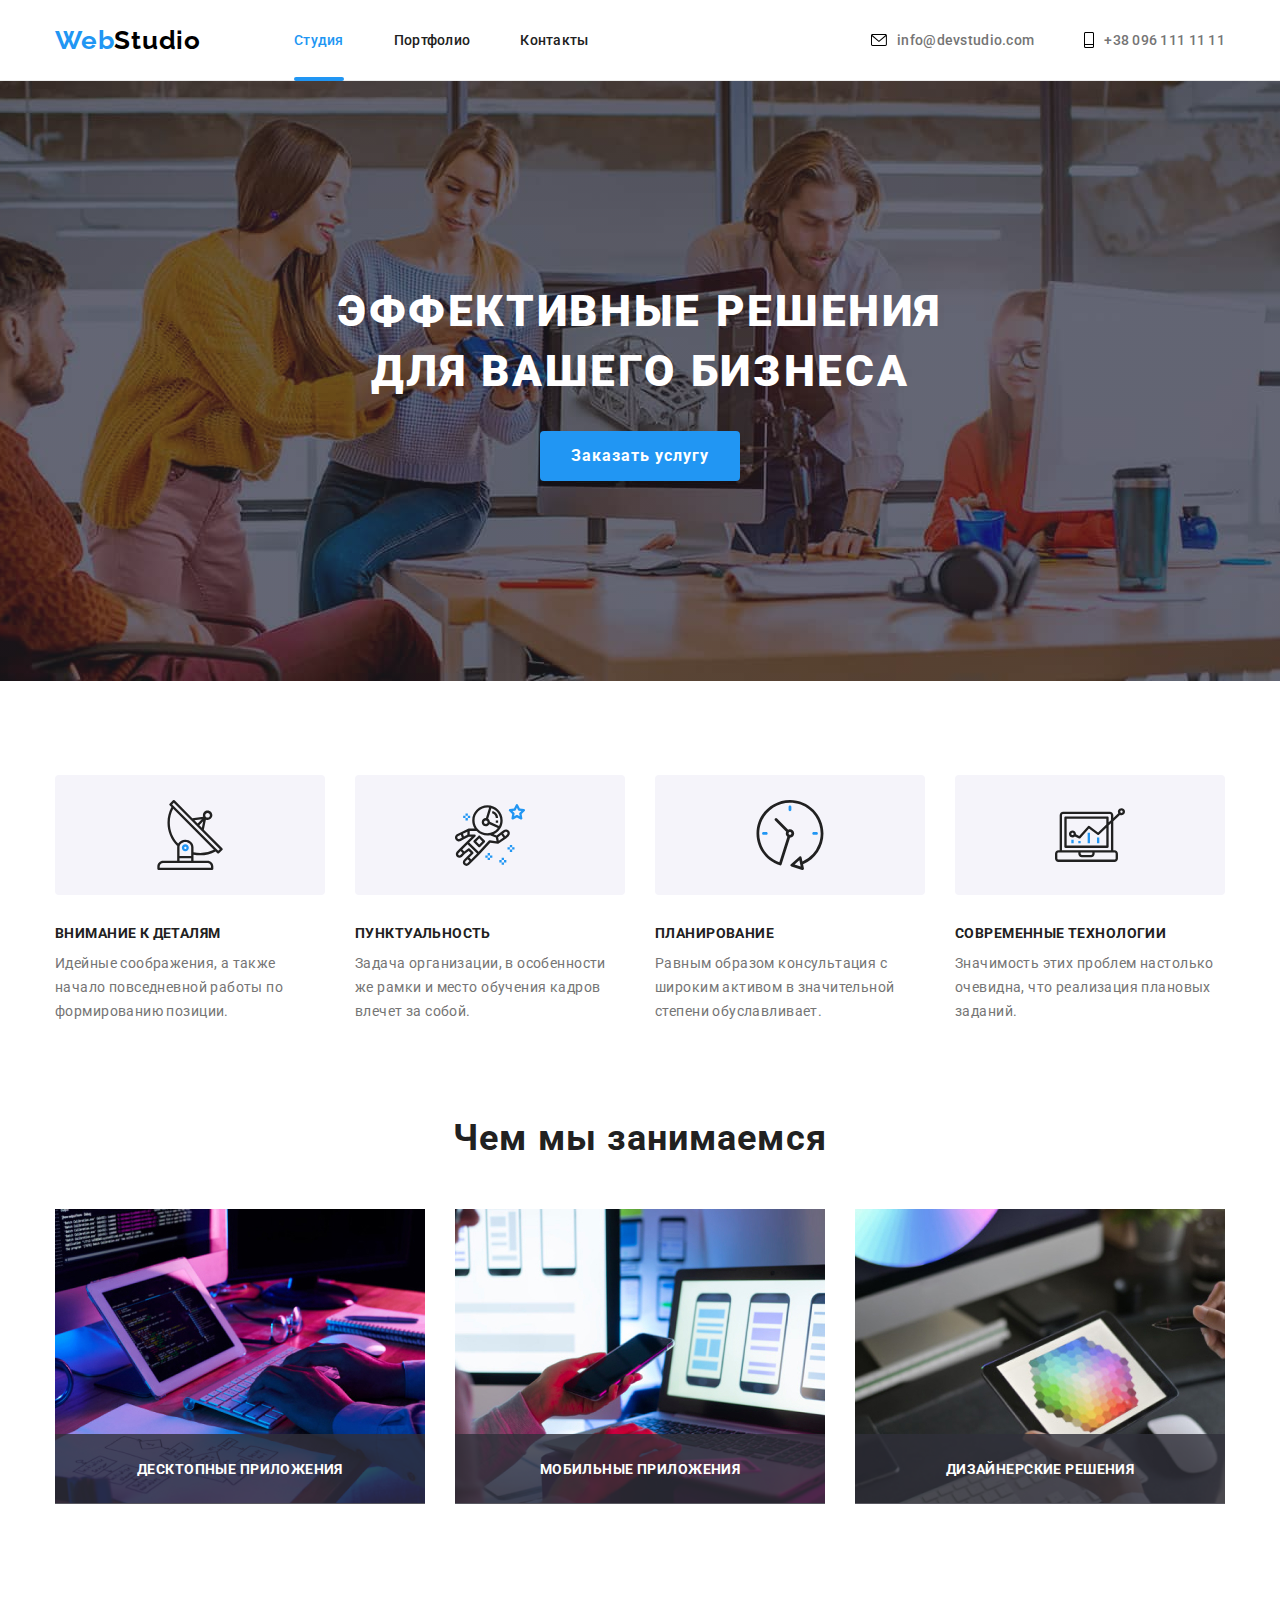
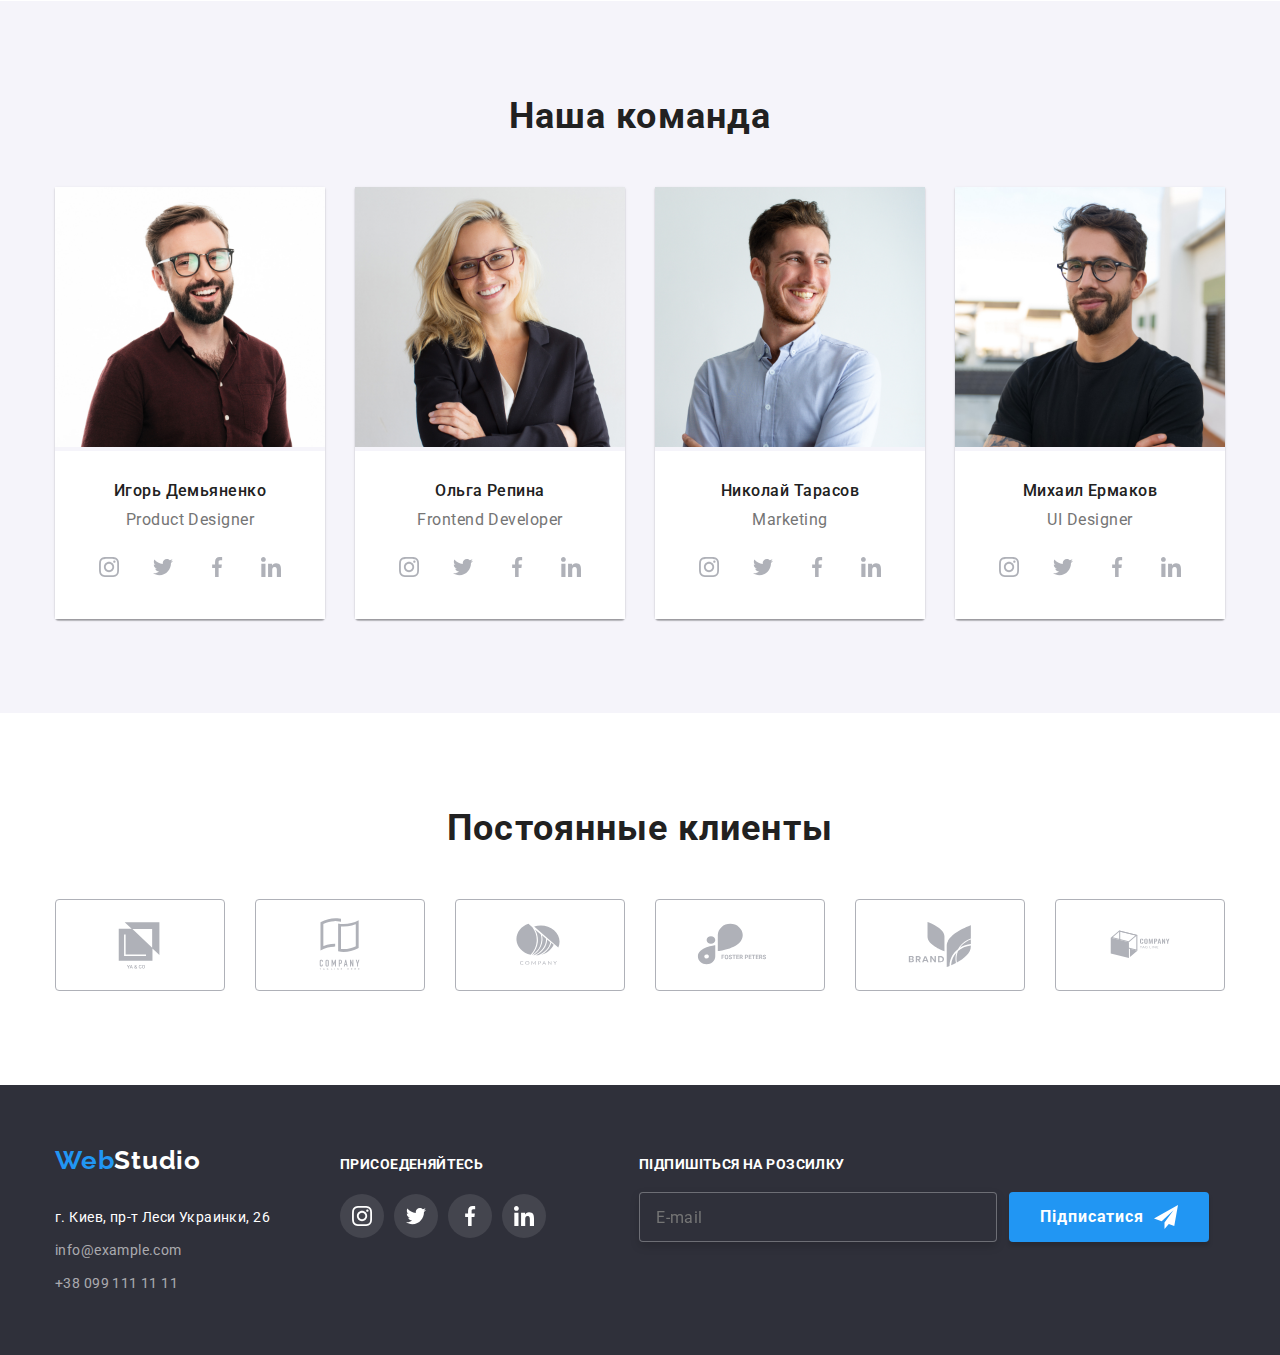
==== commit 3628fc2f: "sass" ====
--- a/index.html
+++ b/index.html
@@ -21,27 +21,27 @@
 
 <body class="no-scroll">
     <header class="header">
-        <div class="header__content container">
+        <div class="header__content ">
             <nav class="navbar">
                 <a class="navbar__logo " href="./index.html"><span class="navbar__logo-text">Web</span>Studio</a>
                 <ul class="navbar__list">
-                    <li class="navbar__items list"><a class="navbar__link  navbar__link--currnet link"
+                    <li class="navbar__items "><a class="navbar__link  navbar__link--currnet "
                             href="./index.html">Студия</a>
                     </li>
-                    <li class="navbar__items list"><a class="navbar__link link" href="./portfolio.html">Портфолио</a>
-                    </li>
-                    <li class="navbar__items list"><a class="navbar__link link" href="">Контакты</a></li>
+                    <li class="navbar__items "><a class="navbar__link" href="./portfolio.html">Портфолио</a>
+                    </li>
+                    <li class="navbar__items "><a class="navbar__link lnk" href="">Контакты</a></li>
                 </ul>
             </nav>
             <ul class="feedback">
-                <li class="feedback__items list"><a class="navbar__link link" href="mailto:info@devstudio.com">
+                <li class="feedback__items "><a class="navbar__link" href="mailto:info@devstudio.com">
                         <svg class="feedback__icons" width="16" height="12">
                             <use href="./images/icons.svg#mail">
                             </use>
                         </svg>
                         info@devstudio.com</a>
                 </li>
-                <li class="feedback__items list"><a class="navbar__link link" href="tel:+380961111111">
+                <li class="feedback__items "><a class="navbar__link" href="tel:+380961111111">
                         <svg class="feedback__icons" width="10" height="16">
                             <use href="./images/icons.svg#phone">
                             </use>
@@ -61,10 +61,10 @@
             </button>
         </section>
         <!-- about us-->
-        <section class="benefits section">
-            <div class=" container">
+        <section class="benefits">
+            <div class="benefits__group ">
                 <ul class="benefits__list">
-                    <li class="benefits__items list">
+                    <li class="benefits__items ">
 
                         <div class="benefits__collection">
                             <svg class="benefits__icon">
@@ -78,7 +78,7 @@
                             формированию
                             позиции.</p>
                     </li>
-                    <li class="benefits__items list">
+                    <li class="benefits__items ">
                         <div class="benefits__collection">
                             <svg class="benefits__icon">
                                 <use href="./images/icons.svg#astronaut">
@@ -91,7 +91,7 @@
                             за
                             собой. </p>
                     </li>
-                    <li class="benefits__items list">
+                    <li class="benefits__items ">
                         <div class="benefits__collection">
                             <svg class="benefits__icon">
                                 <use href="./images/icons.svg#clock">
@@ -102,7 +102,7 @@
                         <p class="benefits__text">Равным образом консультация с широким активом в значительной степени
                             обуславливает. </p>
                     </li>
-                    <li class="benefits__items list">
+                    <li class="benefits__items ">
                         <div class="benefits__collection">
                             <svg class="benefits__icon">
                                 <use href="./images/icons.svg#diagram">
@@ -118,11 +118,11 @@
             </div>
         </section>
         <!--Ability-->
-        <section class="ability section">
-            <div class="container">
+        <section class="ability">
+            <div class=" ability__group ">
                 <h2 class="ability__title">Чем мы занимаемся</h2>
                 <ul class="ability__list">
-                    <li class="ability__photo list"><img src="images/desktop.jpg" width="370" height="294"
+                    <li class="ability__photo"><img src="images/desktop.jpg" width="370" height="294"
                             alt="рабочий стол">
                         <div class="overlay">
                             <p class="overlay__text">
@@ -131,7 +131,7 @@
                         </div>
                     </li>
 
-                    <li class="ability__photo list"><img src="images/mobile-development.jpg " width="370" height="294"
+                    <li class="ability__photo"><img src="images/mobile-development.jpg " width="370" height="294"
                             alt="мобильная разработка">
 
                         <div class="overlay">
@@ -140,8 +140,7 @@
                             </p>
                         </div>
                     </li>
-                    <li class="ability__photo list"><img src="images/tablet.jpg " width="370" height="294"
-                            alt="планшет">
+                    <li class="ability__photo "><img src="images/tablet.jpg " width="370" height="294" alt="планшет">
                         <div class="overlay">
                             <p class="overlay__text">ДИЗАЙНЕРСКИЕ РЕШЕНИЯ</p>
                         </div>
@@ -150,18 +149,18 @@
             </div>
         </section>
         <!--Team-->
-        <section class="team section ">
-            <div class="container">
+        <section class="team ">
+            <div class="team__group ">
                 <h2 class="team__people">Наша команда</h2>
                 <ul class="team__list">
-                    <li class="team__items list">
+                    <li class="team__items ">
                         <img src="images/igor.jpg " width="270" height="260" alt="Игорь Демьяненко">
                         <div class="team__activity">
                             <h3 class="team__name">Игорь Демьяненко</h3>
                             <p class="team__title">Product Designer</p>
                             <ul class="team__social-list">
-                                <li class="team__social-items list">
-                                    <a class="team__social-link link" href="https://instagram.com" target="_blank"
+                                <li class="team__social-items ">
+                                    <a class="team__social-link" href="https://instagram.com" target="_blank"
                                         rel="noopener noreferrer" aria-label="instagram">
                                         <svg class="team__social-svg">
                                             <use href="./images/icons.svg#instagram">
@@ -169,8 +168,8 @@
                                         </svg>
                                     </a>
                                 </li>
-                                <li class="team__social-items list">
-                                    <a class="team__social-link link" href="https://twitter.com/" target="_blank"
+                                <li class="team__social-items ">
+                                    <a class="team__social-link" href="https://twitter.com/" target="_blank"
                                         rel="noopener noreferrer" aria-label="twitter">
                                         <svg class="team__social-svg">
                                             <use href="./images/icons.svg#twitter">
@@ -178,8 +177,8 @@
                                         </svg>
                                     </a>
                                 </li>
-                                <li class=" team__social-items list">
-                                    <a class="team__social-link link" href="https://facebook.com/" target="_blank"
+                                <li class=" team__social-items">
+                                    <a class="team__social-link" href="https://facebook.com/" target="_blank"
                                         rel="noopener noreferrer" aria-label="facebook">
                                         <svg class="team__social-svg">
                                             <use href="./images/icons.svg#facebook">
@@ -187,8 +186,8 @@
                                         </svg>
                                     </a>
                                 </li>
-                                <li class="team__social-items list">
-                                    <a class="team__social-link link" href="https://linkedin.com/" target="_blank"
+                                <li class="team__social-items ">
+                                    <a class="team__social-link" href="https://linkedin.com/" target="_blank"
                                         rel="noopener noreferrer" aria-label="linkedin">
                                         <svg class="team__social-svg">
                                             <use href="./images/icons.svg#linkedin">
@@ -200,14 +199,14 @@
                             </ul>
                         </div>
                     </li>
-                    <li class="team__items list">
+                    <li class="team__items ">
                         <img src="images/olga.jpg" width="270" height="260" alt="Ольга Репина">
                         <div class="team__activity">
                             <h3 class="team__name">Ольга Репина</h3>
                             <p class="team__title">Frontend Developer</p>
                             <ul class="team__social-list">
-                                <li class="team__social-items list">
-                                    <a class="team__social-link link" href="https://instagram.com" target="_blank"
+                                <li class="team__social-items ">
+                                    <a class="team__social-link" href="https://instagram.com" target="_blank"
                                         rel="noopener noreferrer" aria-label="instagram">
                                         <svg class="team__social-svg">
                                             <use href="./images/icons.svg#instagram">
@@ -215,8 +214,8 @@
                                         </svg>
                                     </a>
                                 </li>
-                                <li class="team__social-items list">
-                                    <a class="team__social-link link" href="https://twitter.com/" target="_blank"
+                                <li class="team__social-items ">
+                                    <a class="team__social-link" href="https://twitter.com/" target="_blank"
                                         rel="noopener noreferrer" aria-label="twitter">
                                         <svg class="team__social-svg">
                                             <use href="./images/icons.svg#twitter">
@@ -224,8 +223,8 @@
                                         </svg>
                                     </a>
                                 </li>
-                                <li class=" team__social-items list">
-                                    <a class="team__social-link link" href="https://facebook.com/" target="_blank"
+                                <li class=" team__social-items ">
+                                    <a class="team__social-link" href="https://facebook.com/" target="_blank"
                                         rel="noopener noreferrer" aria-label="facebook">
                                         <svg class="team__social-svg">
                                             <use href="./images/icons.svg#facebook">
@@ -233,8 +232,8 @@
                                         </svg>
                                     </a>
                                 </li>
-                                <li class="team__social-items list">
-                                    <a class="team__social-link link" href="https://linkedin.com/" target="_blank"
+                                <li class="team__social-items ">
+                                    <a class="team__social-link" href="https://linkedin.com/" target="_blank"
                                         rel="noopener noreferrer" aria-label="linkedin">
                                         <svg class="team__social-svg">
                                             <use href="./images/icons.svg#linkedin">
@@ -246,14 +245,14 @@
                             </ul>
                         </div>
                     </li>
-                    <li class="team__items list">
+                    <li class="team__items">
                         <img src="images/nikolay.jpg" width="270" height="260" alt="Николай Тарасов">
                         <div class="team__activity">
                             <h3 class="team__name">Николай Тарасов</h3>
                             <p class="team__title">Marketing</p>
                             <ul class="team__social-list">
-                                <li class="team__social-items list">
-                                    <a class="team__social-link link" href="https://instagram.com" target="_blank"
+                                <li class="team__social-items ">
+                                    <a class="team__social-link" href="https://instagram.com" target="_blank"
                                         rel="noopener noreferrer" aria-label="instagram">
                                         <svg class="team__social-svg">
                                             <use href="./images/icons.svg#instagram">
@@ -261,8 +260,8 @@
                                         </svg>
                                     </a>
                                 </li>
-                                <li class="team__social-items list">
-                                    <a class="team__social-link link" href="https://twitter.com/" target="_blank"
+                                <li class="team__social-items">
+                                    <a class="team__social-link" href="https://twitter.com/" target="_blank"
                                         rel="noopener noreferrer" aria-label="twitter">
                                         <svg class="team__social-svg">
                                             <use href="./images/icons.svg#twitter">
@@ -270,8 +269,8 @@
                                         </svg>
                                     </a>
                                 </li>
-                                <li class=" team__social-items list">
-                                    <a class="team__social-link link" href="https://facebook.com/" target="_blank"
+                                <li class=" team__social-items">
+                                    <a class="team__social-link" href="https://facebook.com/" target="_blank"
                                         rel="noopener noreferrer" aria-label="facebook">
                                         <svg class="team__social-svg">
                                             <use href="./images/icons.svg#facebook">
@@ -279,8 +278,8 @@
                                         </svg>
                                     </a>
                                 </li>
-                                <li class="team__social-items list">
-                                    <a class="team__social-link link" href="https://linkedin.com/" target="_blank"
+                                <li class="team__social-items ">
+                                    <a class="team__social-link" href="https://linkedin.com/" target="_blank"
                                         rel="noopener noreferrer" aria-label="linkedin">
                                         <svg class="team__social-svg">
                                             <use href="./images/icons.svg#linkedin">
@@ -292,14 +291,14 @@
                             </ul>
                         </div>
                     </li>
-                    <li class="team__items list">
+                    <li class="team__items">
                         <img src="images/misha.jpg" width="270" height="260" alt="Михаил Ермаков">
                         <div class="team__activity">
                             <h3 class="team__name">Михаил Ермаков</h3>
                             <p class="team__title">UI Designer</p>
                             <ul class="team__social-list">
-                                <li class="team__social-items list">
-                                    <a class="team__social-link link" href="https://instagram.com" target="_blank"
+                                <li class="team__social-items ">
+                                    <a class="team__social-link" href="https://instagram.com" target="_blank"
                                         rel="noopener noreferrer" aria-label="instagram">
                                         <svg class="team__social-svg">
                                             <use href="./images/icons.svg#instagram">
@@ -307,8 +306,8 @@
                                         </svg>
                                     </a>
                                 </li>
-                                <li class="team__social-items list">
-                                    <a class="team__social-link link" href="https://twitter.com/" target="_blank"
+                                <li class="team__social-items ">
+                                    <a class="team__social-link" href="https://twitter.com/" target="_blank"
                                         rel="noopener noreferrer" aria-label="twitter">
                                         <svg class="team__social-svg">
                                             <use href="./images/icons.svg#twitter">
@@ -316,8 +315,8 @@
                                         </svg>
                                     </a>
                                 </li>
-                                <li class=" team__social-items list">
-                                    <a class="team__social-link link" href="https://facebook.com/" target="_blank"
+                                <li class=" team__social-items">
+                                    <a class="team__social-link" href="https://facebook.com/" target="_blank"
                                         rel="noopener noreferrer" aria-label="facebook">
                                         <svg class="team__social-svg">
                                             <use href="./images/icons.svg#facebook">
@@ -325,8 +324,8 @@
                                         </svg>
                                     </a>
                                 </li>
-                                <li class="team__social-items list">
-                                    <a class="team__social-link link" href="https://linkedin.com/" target="_blank"
+                                <li class="team__social-items ">
+                                    <a class="team__social-link" href="https://linkedin.com/" target="_blank"
                                         rel="noopener noreferrer" aria-label="linkedin">
                                         <svg class="team__social-svg">
                                             <use href="./images/icons.svg#linkedin">
@@ -342,12 +341,12 @@
             </div>
         </section>
         <!-- Clients -->
-        <section class="clients section">
-            <div class="container">
+        <section class="clients">
+            <div class="clients__group ">
                 <h3 class="clients__title">Постоянные клиенты</h3>
                 <ul class="clients__list">
-                    <li class="clients__items list">
-                        <a class="clients__logo link" href="./index.html" target="_blank" rel="noopener noreferrer"
+                    <li class="clients__items ">
+                        <a class="clients__logo" href="./index.html" target="_blank" rel="noopener noreferrer"
                             aria-label="company name">
                             <svg class="clients__icon">
                                 <use href="./images/icons.svg#logo-1">
@@ -356,8 +355,8 @@
                         </a>
 
                     </li>
-                    <li class="clients__items list">
-                        <a class="clients__logo link" href="./index.html" target="_blank" rel="noopener noreferrer"
+                    <li class="clients__items">
+                        <a class="clients__logo" href="./index.html" target="_blank" rel="noopener noreferrer"
                             aria-label="company name">
                             <svg class="clients__icon">
                                 <use href="./images/icons.svg#logo-2">
@@ -366,8 +365,8 @@
                         </a>
 
                     </li>
-                    <li class="clients__items list">
-                        <a class="clients__logo link" href="./index.html" target="_blank" rel="noopener noreferrer"
+                    <li class="clients__items ">
+                        <a class="clients__logo" href="./index.html" target="_blank" rel="noopener noreferrer"
                             aria-label="company name">
                             <svg class="clients__icon">
                                 <use href="./images/icons.svg#logo-3">
@@ -376,8 +375,8 @@
                         </a>
 
                     </li>
-                    <li class="clients__items list">
-                        <a class="clients__logo link" href="./index.html" target="_blank" rel="noopener noreferrer"
+                    <li class="clients__items ">
+                        <a class="clients__logo" href="./index.html" target="_blank" rel="noopener noreferrer"
                             aria-label="company name">
                             <svg class="clients__icon">
                                 <use href="./images/icons.svg#logo-4">
@@ -386,8 +385,8 @@
                         </a>
 
                     </li>
-                    <li class="clients__items list">
-                        <a class="clients__logo link" href="./index.html" target="_blank" rel="noopener noreferrer"
+                    <li class="clients__items ">
+                        <a class="clients__logo" href="./index.html" target="_blank" rel="noopener noreferrer"
                             aria-label="company name">
                             <svg class="clients__icon">
                                 <use href="./images/icons.svg#logo-5">
@@ -396,8 +395,8 @@
                         </a>
 
                     </li>
-                    <li class="clients__items list">
-                        <a class="clients__logo link" href="./index.html" target="_blank" rel="noopener noreferrer"
+                    <li class="clients__items">
+                        <a class="clients__logo" href="./index.html" target="_blank" rel="noopener noreferrer"
                             aria-label="company name">
                             <svg class="clients__icon">
                                 <use href="./images/icons.svg#logo-6">
@@ -412,19 +411,19 @@
         </section>
     </main>
     <footer class="footer">
-        <div class="footer__info container">
+        <div class="footer__info">
             <div>
-                <a class="footer__logo link" href="./index.html" target="_blank" rel="noopener noreferrer">
+                <a class="footer__logo " href="./index.html" target="_blank" rel="noopener noreferrer">
                     <span class="footer__logo-text">Web</span>Studio</a>
                 <address>
                     <ul class="footer__nav">
-                        <li class="footer__list list"><a class="footer__adress link "
-                                href="https://goo.gl/maps/Vx1k762oTrEUdPKi6" rel="noopener noreferrer ">
+                        <li class="footer__list"><a class="footer__adress" href="https://goo.gl/maps/Vx1k762oTrEUdPKi6"
+                                rel="noopener noreferrer ">
                                 г. Киев, пр-т Леси
                                 Украинки, 26</a></li>
-                        <li class="footer__list list"><a class="footer__feedback link "
+                        <li class="footer__list"><a class="footer__feedback "
                                 href="mailto:info@example.com">info@example.com</a></li>
-                        <li class="footer__list list"><a class="footer__feedback link " href="tel:+380991111111">+38
+                        <li class="footer__list"><a class="footer__feedback" href="tel:+380991111111">+38
                                 099 111
                                 11
                                 11</a></li>
@@ -435,8 +434,8 @@
                 <h2 class="footer__social-title">ПРИСОЕДЕНЯЙТЕСЬ</h2>
 
                 <ul class="footer__social-list">
-                    <li class="footer__social_items list">
-                        <a class="footer__social-link link" href="https://instagram.com" target="_blank"
+                    <li class="footer__social-items">
+                        <a class="footer__social-link" href="https://instagram.com" target="_blank"
                             rel="noopener noreferrer" aria-label="instagram">
                             <svg class="footer__icon">
                                 <use href="./images/icons.svg#instagram">
@@ -444,8 +443,8 @@
                             </svg>
                         </a>
                     </li>
-                    <li class="footer__social_items list">
-                        <a class="footer__social-link link" href="https://twitter.com/" target="_blank"
+                    <li class="footer__social-items">
+                        <a class="footer__social-link" href="https://twitter.com/" target="_blank"
                             rel="noopener noreferrer" aria-label="twitter">
                             <svg class="footer__icon">
                                 <use href="./images/icons.svg#twitter">
@@ -453,8 +452,8 @@
                             </svg>
                         </a>
                     </li>
-                    <li class=" footer__social_items list">
-                        <a class="footer__social-link link" href="https://facebook.com/" target="_blank"
+                    <li class=" footer__social-items">
+                        <a class="footer__social-link" href="https://facebook.com/" target="_blank"
                             rel="noopener noreferrer" aria-label="facebook">
                             <svg class="footer__icon">
                                 <use href="./images/icons.svg#facebook">
@@ -462,8 +461,8 @@
                             </svg>
                         </a>
                     </li>
-                    <li class="footer__social_items list">
-                        <a class="footer__social-link link" href="https://linkedin.com/" target="_blank"
+                    <li class="footer__social-items">
+                        <a class="footer__social-link" href="https://linkedin.com/" target="_blank"
                             rel="noopener noreferrer" aria-label="linkedin">
                             <svg class="footer__icon">
                                 <use href="./images/icons.svg#linkedin">
--- a/css/main.min.css
+++ b/css/main.min.css
@@ -0,0 +1 @@
+:root{--main-text-color: #212121;--second-text-color: #757575;--third-text-color: rgba(255, 255, 255, 0.6);--accent-color: #2196f3;--main-font: "Roboto", sans-serif;--second-font: "Raleway", sans-serif;--bg-dark-clr: #2f303a;--bg-light-clr: #f5f4fa;--cubic: cubic-bezier(0.4, 0, 0.2, 1)}.visually-hidden{position:absolute;width:1px;height:1px;margin:-1px;border:0;padding:0;white-space:nowrap;-webkit-clip-path:inset(100%);clip-path:inset(100%);clip:rect(0 0 0 0);overflow:hidden}.filter__group,.footer__info,.clients__group,.team__group,.ability__group,.benefits__group,.header__content{width:1200px;margin:0 auto;padding-left:15px;padding-right:15px}.projects__photo,.footer__social-link,.footer__feedback,.footer__adress,.footer__logo,.clients__logo,.team__social-link,.navbar__link{text-decoration:none;color:currentColor}.projects__items,.filter__items,.footer__social-items,.footer__list,.clients__items,.team__social-items,.team__items,.ability__photo,.benefits__items,.feedback__items,.navbar__items{list-style:none}.filter,.clients,.team,.ability,.benefits{padding-top:94px;padding-bottom:94px}body{font-family:var(--main-font);color:var(--main-text-color)}h1,h2,h3,h4,h5,h6,ul,ol,p,ul{margin-top:0px;margin-bottom:0px;padding:0px}.button{margin-top:30px;background-color:#2196f3;-webkit-box-shadow:0px 4px 4px rgba(0,0,0,.15);box-shadow:0px 4px 4px rgba(0,0,0,.15);border-radius:4px;cursor:pointer;text-align:center;width:200px;min-height:50px;border:rgba(0,0,0,0);transition:color,250ms var(--cubic);-webkit-transition:color,250ms var(--cubic)}.button:hover,.button:focus{background-color:#188ce8;-webkit-box-shadow:0px 4px 4px rgba(0,0,0,.15);box-shadow:0px 4px 4px rgba(0,0,0,.15);border-radius:4px}.header{border-width:1px;border-bottom-style:solid;border-color:#ececec}.header__content{display:-webkit-box;display:-ms-flexbox;display:flex;-webkit-box-pack:justify;-ms-flex-pack:justify;justify-content:space-between;-webkit-box-align:center;-ms-flex-align:center;align-items:center}.navbar{display:-webkit-box;display:-ms-flexbox;display:flex;-webkit-box-align:center;-ms-flex-align:center;align-items:center}.navbar__list{margin-left:93px;display:-webkit-box;display:-ms-flexbox;display:flex}.navbar__items{margin-right:50px;display:block;font-weight:500;font-size:14px;line-height:1.1428571429;letter-spacing:.02em;color:var(--main-text-color)}.navbar__items:last-child{margin-right:0px}.navbar__items:hover,.navbar__items:focus{color:var(--accent-color)}.navbar__link{display:-webkit-box;display:-ms-flexbox;display:flex;transition:color 250ms var(--cubic);-webkit-box-align:center;-ms-flex-align:center;align-items:center;-webkit-box-pack:center;-ms-flex-pack:center;justify-content:center;padding-top:32px;padding-bottom:32px;-webkit-transition:color 250ms var(--cubic);-moz-transition:color 250ms var(--cubic);-ms-transition:color 250ms var(--cubic);-o-transition:color 250ms var(--cubic)}.navbar__link:focus,.navbar__link:hover{color:var(--accent-color)}.navbar__link--currnet{position:relative;color:var(--accent-color)}.navbar__link--currnet::before{position:absolute;display:block;bottom:-1px;right:0;content:"";width:100%;height:4px;border-radius:2px;background-color:var(--accent-color)}.navbar__logo{transition:color 250ms var(--cubic);text-decoration:none;font-family:"Raleway";font-weight:700;font-size:26px;line-height:1.1923076923;letter-spacing:.03em;color:#000;-webkit-transition:color 250ms var(--cubic);-moz-transition:color 250ms var(--cubic);-ms-transition:color 250ms var(--cubic);-o-transition:color 250ms var(--cubic)}.navbar__logo:focus{color:var(--accent-color)}.navbar__logo-text{color:var(--accent-color)}.feedback{display:-webkit-box;display:-ms-flexbox;display:flex}.feedback__items{margin-left:50px;margin-right:25px;font-weight:500;font-size:14px;line-height:1.1428571429;letter-spacing:.02em;margin-right:0px;color:var(--second-text-color)}.feedback__items :first-child{margin-left:0px}.feedback__items :hover,.feedback__items :focus{color:var(--accent-color)}.feedback__icons{-webkit-transition:fill 250ms var(--cubic);transition:fill 250ms var(--cubic);margin-right:10px;display:block}.navbar__link:hover .feedback__icons,.navbar__link:focus .feedback__icons{fill:var(--accent-color)}.hero{background-color:var(--bg-dark-clr);background-image:-webkit-gradient(linear, left top, right top, from(rgba(47, 48, 58, 0.4)), to(rgba(47, 48, 58, 0.4))),url(../images/hero-background.jpg);background-image:linear-gradient(to right, rgba(47, 48, 58, 0.4), rgba(47, 48, 58, 0.4)),url(../images/hero-background.jpg);margin:0 auto;max-width:1600px;background-size:cover;background-position:center;background-repeat:no-repeat;text-align:center;padding-top:200px;padding-bottom:200px}.hero__title{margin-left:auto;margin-right:auto;font-weight:900;font-size:44px;line-height:1.3636363636;text-align:center;letter-spacing:.06em;text-transform:uppercase;color:#fff;width:696px}.hero__text{font-style:normal;font-weight:700;font-size:16px;line-height:1.875;-webkit-box-align:center;-ms-flex-align:center;align-items:center;text-align:center;letter-spacing:.06em;color:#fff}.benefits__list{display:-webkit-box;display:-ms-flexbox;display:flex}.benefits__list:first-child{padding-left:0px}.benefits__items{padding-left:30px}.benefits__items:first-child{padding-left:0px}.benefits__title{margin-bottom:10px;font-weight:700;font-size:14px;line-height:1.1428571429;letter-spacing:.03em;text-transform:uppercase;text-align:left;color:var(--main-text-color)}.benefits__text{text-align:left;width:270px;font-size:14px;line-height:1.7142857143;letter-spacing:.03em;color:var(--second-text-color)}.benefits__collection{display:-webkit-box;display:-ms-flexbox;display:flex;-webkit-box-pack:center;-ms-flex-pack:center;justify-content:center;-webkit-box-align:center;-ms-flex-align:center;align-items:center;margin-bottom:30px;width:270px;height:120px;background-color:var(--bg-light-clr);border-radius:4px;-webkit-border-radius:4px;-moz-border-radius:4px;-ms-border-radius:4px;-o-border-radius:4px}.benefits__icon{width:70px;height:70px}.ability{padding-top:0px}.ability__title{font-weight:700;font-size:36px;line-height:1.1666666667;text-align:center;letter-spacing:.03em;color:var(--main-text-color)}.ability__list{display:-webkit-box;display:-ms-flexbox;display:flex;margin-top:50px}.ability__photo{position:relative;margin-right:30px;display:block}.ability__photo:last-child{margin-right:0px}.overlay{display:-webkit-box;display:-ms-flexbox;display:flex;-webkit-box-pack:center;-ms-flex-pack:center;justify-content:center;-webkit-box-align:center;-ms-flex-align:center;align-items:center;position:absolute;bottom:3px;left:0;width:370px;height:70px;background-color:rgba(47,48,58,.8)}.overlay__text{font-weight:700;font-size:14px;line-height:1.1428571429;text-align:center;letter-spacing:.03em;text-transform:uppercase;color:#fff}.team{background-color:var(--bg-light-clr)}.team__people{margin-bottom:50px;font-weight:700;font-size:36px;line-height:1.1666666667;text-align:center;letter-spacing:.03em}.team__list{display:-webkit-box;display:-ms-flexbox;display:flex}.team__items{margin-left:30px;font-size:16px;line-height:1.1875;letter-spacing:.03em;color:var(--second-text-color);-webkit-box-shadow:0px 1px 3px rgba(0,0,0,.12),0px 1px 1px rgba(0,0,0,.14),0px 2px 1px rgba(0,0,0,.2);box-shadow:0px 1px 3px rgba(0,0,0,.12),0px 1px 1px rgba(0,0,0,.14),0px 2px 1px rgba(0,0,0,.2);border-radius:0px 0px 4px 4px}.team__items:first-child{margin-left:0px}.team__activity{background-color:#fff;padding-bottom:30px;padding-top:30px;text-align:center}.team__name{padding-bottom:10px;font-weight:500;font-size:16px;line-height:1.1875;letter-spacing:.03em;color:var(--main-text-color)}.team__title{font-weight:400;font-size:16px;line-height:1.1875;letter-spacing:.03em;color:#757575}.team__social-list{gap:10px;margin-top:16px;display:-webkit-box;display:-ms-flexbox;display:flex;-webkit-box-pack:center;-ms-flex-pack:center;justify-content:center;-webkit-box-align:center;-ms-flex-align:center;align-items:center}.team__social-link{display:-webkit-box;display:-ms-flexbox;display:flex;-webkit-box-align:center;-ms-flex-align:center;align-items:center;-webkit-box-pack:center;-ms-flex-pack:center;justify-content:center;width:44px;height:44px;background-color:#fff;border-radius:50%;-webkit-transition:background-color 250ms var(--cubic);transition:background-color 250ms var(--cubic)}.team__social-link:hover,.team__social-link:focus{background-color:var(--accent-color)}.team__social-link:hover .team__social-svg,.team__social-link:focus .team__social-svg{fill:#fff}.team__social-svg{width:20px;height:20px;fill:#afb1b8}.clients__title{font-size:36px;line-height:42px;text-align:center;letter-spacing:.03em;margin-bottom:50px;color:#212121}.clients__list{display:-webkit-box;display:-ms-flexbox;display:flex;-webkit-box-align:center;-ms-flex-align:center;align-items:center;-webkit-box-pack:center;-ms-flex-pack:center;justify-content:center;gap:30px}.clients__logo{width:170px;height:92px;border:1px solid #afb1b8;border-radius:4px;display:-webkit-box;display:-ms-flexbox;display:flex;-webkit-box-pack:center;-ms-flex-pack:center;justify-content:center;-webkit-box-align:center;-ms-flex-align:center;align-items:center;transition:border-color 250ms var(--cubic);-webkit-transition:border-color 250ms var(--cubic);-moz-transition:border-color 250ms var(--cubic);-ms-transition:border-color 250ms var(--cubic);-o-transition:border-color 250ms var(--cubic)}.clients__logo:hover,.clients__logo:focus{border-color:var(--accent-color)}.clients__logo:hover .clients__icon,.clients__logo:focus .clients__icon{fill:var(--accent-color)}.clients__icon{width:106px;height:60px;fill:#afb1b8;transition:fill 250ms var(--cubic);-webkit-transition:fill 250ms var(--cubic);-moz-transition:fill 250ms var(--cubic);-ms-transition:fill 250ms var(--cubic);-o-transition:fill 250ms var(--cubic)}.footer{background-color:var(--bg-dark-clr);padding-top:60px;padding-bottom:60px}.footer__info{display:-webkit-box;display:-ms-flexbox;display:flex;-webkit-box-align:baseline;-ms-flex-align:baseline;align-items:baseline}.footer__logo{display:inline-block;font-family:"Raleway";font-weight:700;font-size:26px;line-height:1.1923076923;letter-spacing:.03em;color:#fff;-webkit-transition:color 250ms var(--cubic);transition:color 250ms var(--cubic)}.footer__logo:focus{color:var(--accent-color)}.footer__logo-text{color:var(--accent-color)}.footer__nav{padding-top:20px}.footer__list{padding-top:9px}.footer__adress{transition:color 250ms var(--cubic);font-style:normal;font-size:14px;line-height:1.7142857143;letter-spacing:.03em;color:#fff;-webkit-transition:color 250ms var(--cubic);-moz-transition:color 250ms var(--cubic);-ms-transition:color 250ms var(--cubic);-o-transition:color 250ms var(--cubic)}.footer__adress:hover,.footer__adress:focus{color:var(--accent-color)}.footer__feedback{font-style:normal;transition:color 250ms var(--cubic);font-size:14px;line-height:1.7142857143;letter-spacing:.03em;color:rgba(255,255,255,.6);-webkit-transition:color 250ms var(--cubic);-moz-transition:color 250ms var(--cubic);-ms-transition:color 250ms var(--cubic);-o-transition:color 250ms var(--cubic)}.footer__feedback:hover,.footer__feedback:focus{color:var(--accent-color)}.footer__social{margin-left:70px;margin-right:93px}.footer__social-title{color:#fff;margin-bottom:20px;font-size:14px;line-height:1.3571428571;letter-spacing:.03em;text-transform:uppercase;text-align:left}.footer__social-list{display:-webkit-box;display:-ms-flexbox;display:flex;-webkit-box-pack:center;-ms-flex-pack:center;justify-content:center;-webkit-box-align:center;-ms-flex-align:center;align-items:center;gap:10px}.footer__icon{display:block;width:20px;height:20px;fill:#fff}.footer__social-link{display:-webkit-box;display:-ms-flexbox;display:flex;-webkit-box-pack:center;-ms-flex-pack:center;justify-content:center;-webkit-box-align:center;-ms-flex-align:center;align-items:center;width:44px;height:44px;border-radius:50%;background-color:rgba(255,255,255,.1);-webkit-transition:background-color 250ms var(--cubic);transition:background-color 250ms var(--cubic)}.footer__social-link:hover,.footer__social-link:focus{background-color:var(--accent-color)}.subscribe-title{margin-bottom:20px;font-weight:700;font-size:14px;line-height:1.1428571429;letter-spacing:.03em;text-transform:uppercase;color:#fff}.subscribe__form{display:-webkit-box;display:-ms-flexbox;display:flex;-webkit-box-pack:center;-ms-flex-pack:center;justify-content:center}.subscribe__input{background-color:var(--bg-dark-clr);padding-left:16px;padding-right:16px;width:358px;height:50px;border:1px solid rgba(255,255,255,.3);filter:drop-shadow(0px 4px 4px rgba(0, 0, 0, 0.15));border-radius:4px;-webkit-filter:drop-shadow(0px 4px 4px rgba(0, 0, 0, 0.15));font-weight:400;font-size:16px;line-height:1.25;letter-spacing:.03em;color:rgba(255,255,255,.6)}.subscribe__button{display:-webkit-box;display:-ms-flexbox;display:flex;-webkit-box-pack:center;-ms-flex-pack:center;justify-content:center;-webkit-box-align:center;-ms-flex-align:center;align-items:center;gap:10px;margin-left:12px;width:200px;height:50px;background:#2196f3;-webkit-box-shadow:0px 4px 4px rgba(0,0,0,.15);box-shadow:0px 4px 4px rgba(0,0,0,.15);border-radius:4px;border-color:rgba(0,0,0,0);cursor:pointer;font-weight:700;font-size:16px;line-height:1.875;letter-spacing:.06em;color:#fff}.subscribe__icon{top:0;right:0;width:24px;height:24px}.backdrop{position:fixed;top:0;left:0;width:100%;height:100%;background-color:rgba(0,0,0,.2);transition:opacity 250ms var(--cubic),visibility 250ms var(--cubic);-webkit-transition:opacity 250ms var(--cubic),visibility 250ms var(--cubic);-moz-transition:opacity 250ms var(--cubic),visibility 250ms var(--cubic);-ms-transition:opacity 250ms var(--cubic),visibility 250ms var(--cubic);-o-transition:opacity 250ms var(--cubic),visibility 250ms var(--cubic)}.backdrop.is-hidden{opacity:0;visibility:hidden;pointer-events:none}.modal{position:absolute;-webkit-transform:translate(-50%, -50%) scale(1);transform:translate(-50%, -50%) scale(1);-webkit-transition:opacity 250ms var(--cubic) 250ms,-webkit-transform 250ms var(--cubic) 250ms;transition:opacity 250ms var(--cubic) 250ms,-webkit-transform 250ms var(--cubic) 250ms;transition:transform 250ms var(--cubic) 250ms,opacity 250ms var(--cubic) 250ms;transition:transform 250ms var(--cubic) 250ms,opacity 250ms var(--cubic) 250ms,-webkit-transform 250ms var(--cubic) 250ms;opacity:1;top:50%;left:50%;width:528px;padding:40px 40px;background-color:#fff;-webkit-box-shadow:0px 1px 3px rgba(0,0,0,.12),0px 1px 1px rgba(0,0,0,.14),0px 2px 1px rgba(0,0,0,.2);box-shadow:0px 1px 3px rgba(0,0,0,.12),0px 1px 1px rgba(0,0,0,.14),0px 2px 1px rgba(0,0,0,.2);border-radius:4px;-webkit-transition:transform 250ms var(--cubic) 250ms,opacity 250ms var(--cubic) 250ms;-moz-transition:transform 250ms var(--cubic) 250ms,opacity 250ms var(--cubic) 250ms;-ms-transition:transform 250ms var(--cubic) 250ms,opacity 250ms var(--cubic) 250ms;-o-transition:transform 250ms var(--cubic) 250ms,opacity 250ms var(--cubic) 250ms}.modal__btn{position:absolute;display:-webkit-box;display:-ms-flexbox;display:flex;-webkit-box-align:center;-ms-flex-align:center;align-items:center;-webkit-box-pack:center;-ms-flex-pack:center;justify-content:center;background-color:#fff;border:1px solid rgba(0,0,0,.1);border-radius:50%;padding:0;top:8px;right:8px;width:30px;height:30px;cursor:pointer}.modal__btn:hover .modal__close,.modal__btn:focus .modal__close{fill:var(--accent-color)}.modal__close{transition:fill 250ms var(--cubic);width:11px;height:11px;-webkit-transition:fill 250ms var(--cubic);-moz-transition:fill 250ms var(--cubic);-ms-transition:fill 250ms var(--cubic);-o-transition:fill 250ms var(--cubic)}.backdrop.is-hidden .modal{-webkit-transform:translate(-50%, -50%) scale(0.3);transform:translate(-50%, -50%) scale(0.3);opacity:0}.form__group{margin-bottom:20px}.form__title{display:block;margin-bottom:30px;font-size:20px;line-height:1.15;text-align:center;letter-spacing:.03em;color:var(--main-text-color)}.form__label{position:relative;display:block;margin-bottom:10px}.form__label:last-child{margin-bottom:0px}.form__name{display:block;margin-bottom:4px;font-size:12px;line-height:1.1666666667;letter-spacing:.01em;color:var(--second-text-color)}.form__input{outline:rgba(0,0,0,0);position:relative;transition:border-color 250ms var(--cubic);display:block;width:100%;height:40px;padding-left:35px;border:1px solid rgba(33,33,33,.2);border-radius:4px;font-family:"Roboto";font-style:normal;font-weight:400;font-size:14px;line-height:1.7142857143;letter-spacing:.03em;color:var(--second-text-color);-webkit-transition:border-color 250ms var(--cubic);-moz-transition:border-color 250ms var(--cubic);-ms-transition:border-color 250ms var(--cubic);-o-transition:border-color 250ms var(--cubic)}.form__input:hover,.form__input:focus{border-color:var(--accent-color)}.form__input:hover+.form__icon,.form__input:focus+.form__icon{fill:var(--accent-color)}.form__area{outline:rgba(0,0,0,0);width:100%;height:120px;transition:border-color 250ms var(--cubic);padding-left:16px;padding-right:16px;padding-top:12px;padding-bottom:12px;resize:none;border:1px solid rgba(33,33,33,.2);border-radius:4px;font-weight:400;font-size:14px;line-height:1.1666666667;letter-spacing:.01em;color:var(--second-text-color);-webkit-transition:border-color 250ms var(--cubic);-moz-transition:border-color 250ms var(--cubic);-ms-transition:border-color 250ms var(--cubic);-o-transition:border-color 250ms var(--cubic)}.form__area::-webkit-input-placeholder{font-weight:400;font-size:12px;line-height:1.1666666667;letter-spacing:.01em;color:rgba(117,117,117,.5)}.form__area::-moz-placeholder{font-weight:400;font-size:12px;line-height:1.1666666667;letter-spacing:.01em;color:rgba(117,117,117,.5)}.form__area:-ms-input-placeholder{font-weight:400;font-size:12px;line-height:1.1666666667;letter-spacing:.01em;color:rgba(117,117,117,.5)}.form__area::-ms-input-placeholder{font-weight:400;font-size:12px;line-height:1.1666666667;letter-spacing:.01em;color:rgba(117,117,117,.5)}.form__area::placeholder{font-weight:400;font-size:12px;line-height:1.1666666667;letter-spacing:.01em;color:rgba(117,117,117,.5)}.form__area:hover,.form__area:focus{border-color:var(--accent-color)}.form__agreement{display:-webkit-box;display:-ms-flexbox;display:flex;-webkit-box-align:center;-ms-flex-align:center;align-items:center;-webkit-box-pack:center;-ms-flex-pack:center;justify-content:center}.form__agreement-icon{width:16px;height:15px}.form__checkbox:checked+.form__agreement-icon .form__nocheck{opacity:0;transition:opacity 250ms var(--cubic);-webkit-transition:opacity 250ms var(--cubic);-moz-transition:opacity 250ms var(--cubic);-ms-transition:opacity 250ms var(--cubic);-o-transition:opacity 250ms var(--cubic)}.form__check{opacity:0;transition:opacity 250ms var(--cubic);-webkit-transition:opacity 250ms var(--cubic);-moz-transition:opacity 250ms var(--cubic);-ms-transition:opacity 250ms var(--cubic);-o-transition:opacity 250ms var(--cubic)}.form__checkbox:checked+.form__agreement-icon .form__check{opacity:1}.form__icon{position:absolute;transition:fill 250ms var(--cubic);left:12px;bottom:11px;width:18px;height:18px;-webkit-transition:fill 250ms var(--cubic);-moz-transition:fill 250ms var(--cubic);-ms-transition:fill 250ms var(--cubic);-o-transition:fill 250ms var(--cubic)}.form__info{margin-left:7px;-webkit-user-select:none;-moz-user-select:none;-ms-user-select:none;user-select:none;font-size:14px;line-height:1.7142857143;letter-spacing:.03em;color:var(--second-text-color)}.form__link{text-underline-position:under;font-size:14px;line-height:1.7142857143;letter-spacing:.03em;color:var(--accent-color)}.form__button-submit{transition:background-color 250ms var(--cubic);display:block;margin:0 auto;margin-top:30px;width:200px;height:50px;cursor:pointer;font-weight:700;font-size:16px;line-height:1.875;letter-spacing:.06em;color:#fff;background-color:#2196f3;border-color:rgba(0,0,0,0);-webkit-box-shadow:0px 4px 4px rgba(0,0,0,.15);box-shadow:0px 4px 4px rgba(0,0,0,.15);border-radius:4px;-webkit-transition:background-color 250ms var(--cubic);-moz-transition:background-color 250ms var(--cubic);-ms-transition:background-color 250ms var(--cubic);-o-transition:background-color 250ms var(--cubic)}.form__button-submit:hover,.form__button-submit:focus{background-color:#188ce8}.filter__list{display:-webkit-box;display:-ms-flexbox;display:flex;-webkit-box-pack:center;-ms-flex-pack:center;justify-content:center}.filter__items{padding-left:8px;font-weight:500;font-size:16px;line-height:1.625;text-align:center;letter-spacing:.03em}.filter-items:first-child{padding-left:0px}.filter__button{transition:color,background-color 250ms var(--cubic);padding-top:6px;padding-bottom:6px;padding-left:22px;padding-right:22px;border-color:rgba(0,0,0,0);background:#f5f4fa;border-radius:4px;cursor:pointer;font-family:"Roboto";font-weight:500;font-size:16px;line-height:1.625;text-align:center;letter-spacing:.03em;color:var(--main-text-color);-webkit-transition:color,background-color 250ms var(--cubic);-moz-transition:color,background-color 250ms var(--cubic);-ms-transition:color,background-color 250ms var(--cubic);-o-transition:color,background-color 250ms var(--cubic)}.filter__button:hover,.filter__button:focus{background-color:var(--accent-color);border-color:rgba(0,0,0,0);color:#fff;-webkit-box-shadow:0px 3px 1px rgba(0,0,0,.1),0px 1px 2px rgba(0,0,0,.08),0px 2px 2px rgba(0,0,0,.12);box-shadow:0px 3px 1px rgba(0,0,0,.1),0px 1px 2px rgba(0,0,0,.08),0px 2px 2px rgba(0,0,0,.12);border-radius:4px}.filter__container{overflow:hidden;padding-top:20px;padding-left:24px;padding-bottom:20px;border:1px solid #eee;border-top:none}.projects__list{display:-webkit-box;display:-ms-flexbox;display:flex;gap:30px;-ms-flex-wrap:wrap;flex-wrap:wrap;-webkit-box-pack:center;-ms-flex-pack:center;justify-content:center;margin-top:50px}.projects__items{-webkit-transition:-webkit-box-shadow 250ms var(--cubic);transition:-webkit-box-shadow 250ms var(--cubic);transition:box-shadow 250ms var(--cubic);transition:box-shadow 250ms var(--cubic), -webkit-box-shadow 250ms var(--cubic);-webkit-transition:box-shadow 250ms var(--cubic);-moz-transition:box-shadow 250ms var(--cubic);-ms-transition:box-shadow 250ms var(--cubic);-o-transition:box-shadow 250ms var(--cubic)}.projects__items:hover{border-color:rgba(0,0,0,0);color:#fff;-webkit-box-shadow:0px 3px 1px rgba(0,0,0,.1),0px 1px 2px rgba(0,0,0,.08),0px 2px 2px rgba(0,0,0,.12);box-shadow:0px 3px 1px rgba(0,0,0,.1),0px 1px 2px rgba(0,0,0,.08),0px 2px 2px rgba(0,0,0,.12);border-radius:4px}.projects__overlay{position:relative;overflow:hidden}.projects__overlay-text{font-weight:400;text-align:center;font-size:18px;line-height:1.5555555556;letter-spacing:.03em;color:#fff}.projects__photo{display:block}.projects__cards{display:inline-block;font-weight:700;font-size:18px;line-height:2;letter-spacing:.06em;color:var(--main-text-color)}.projects__cards-list{font-size:16px;text-align:left;line-height:1.875;letter-spacing:.03em;color:var(--second-text-color)}.projects_overlay-filter{position:absolute;opacity:1;transform:translateY(100%);display:-webkit-box;display:-ms-flexbox;display:flex;-webkit-box-align:center;-ms-flex-align:center;align-items:center;-webkit-box-pack:center;-ms-flex-pack:center;justify-content:center;padding-left:15px;padding-right:15px;left:0;bottom:0;width:100%;height:100%;-webkit-transition:-webkit-transform 250ms var(--cubic);transition:-webkit-transform 250ms var(--cubic);transition:transform 250ms var(--cubic);transition:transform 250ms var(--cubic), -webkit-transform 250ms var(--cubic);background-color:rgba(33,150,243,.9);-webkit-transform:translateY(100%);-moz-transform:translateY(100%);-ms-transform:translateY(100%);-o-transform:translateY(100%);-webkit-transition:transform 250ms var(--cubic);-moz-transition:transform 250ms var(--cubic);-ms-transition:transform 250ms var(--cubic);-o-transition:transform 250ms var(--cubic)}.projects__items:hover .projects_overlay-filter{-webkit-transform:translateY(0%);transform:translateY(0%);opacity:1}/*# sourceMappingURL=main.min.css.map */